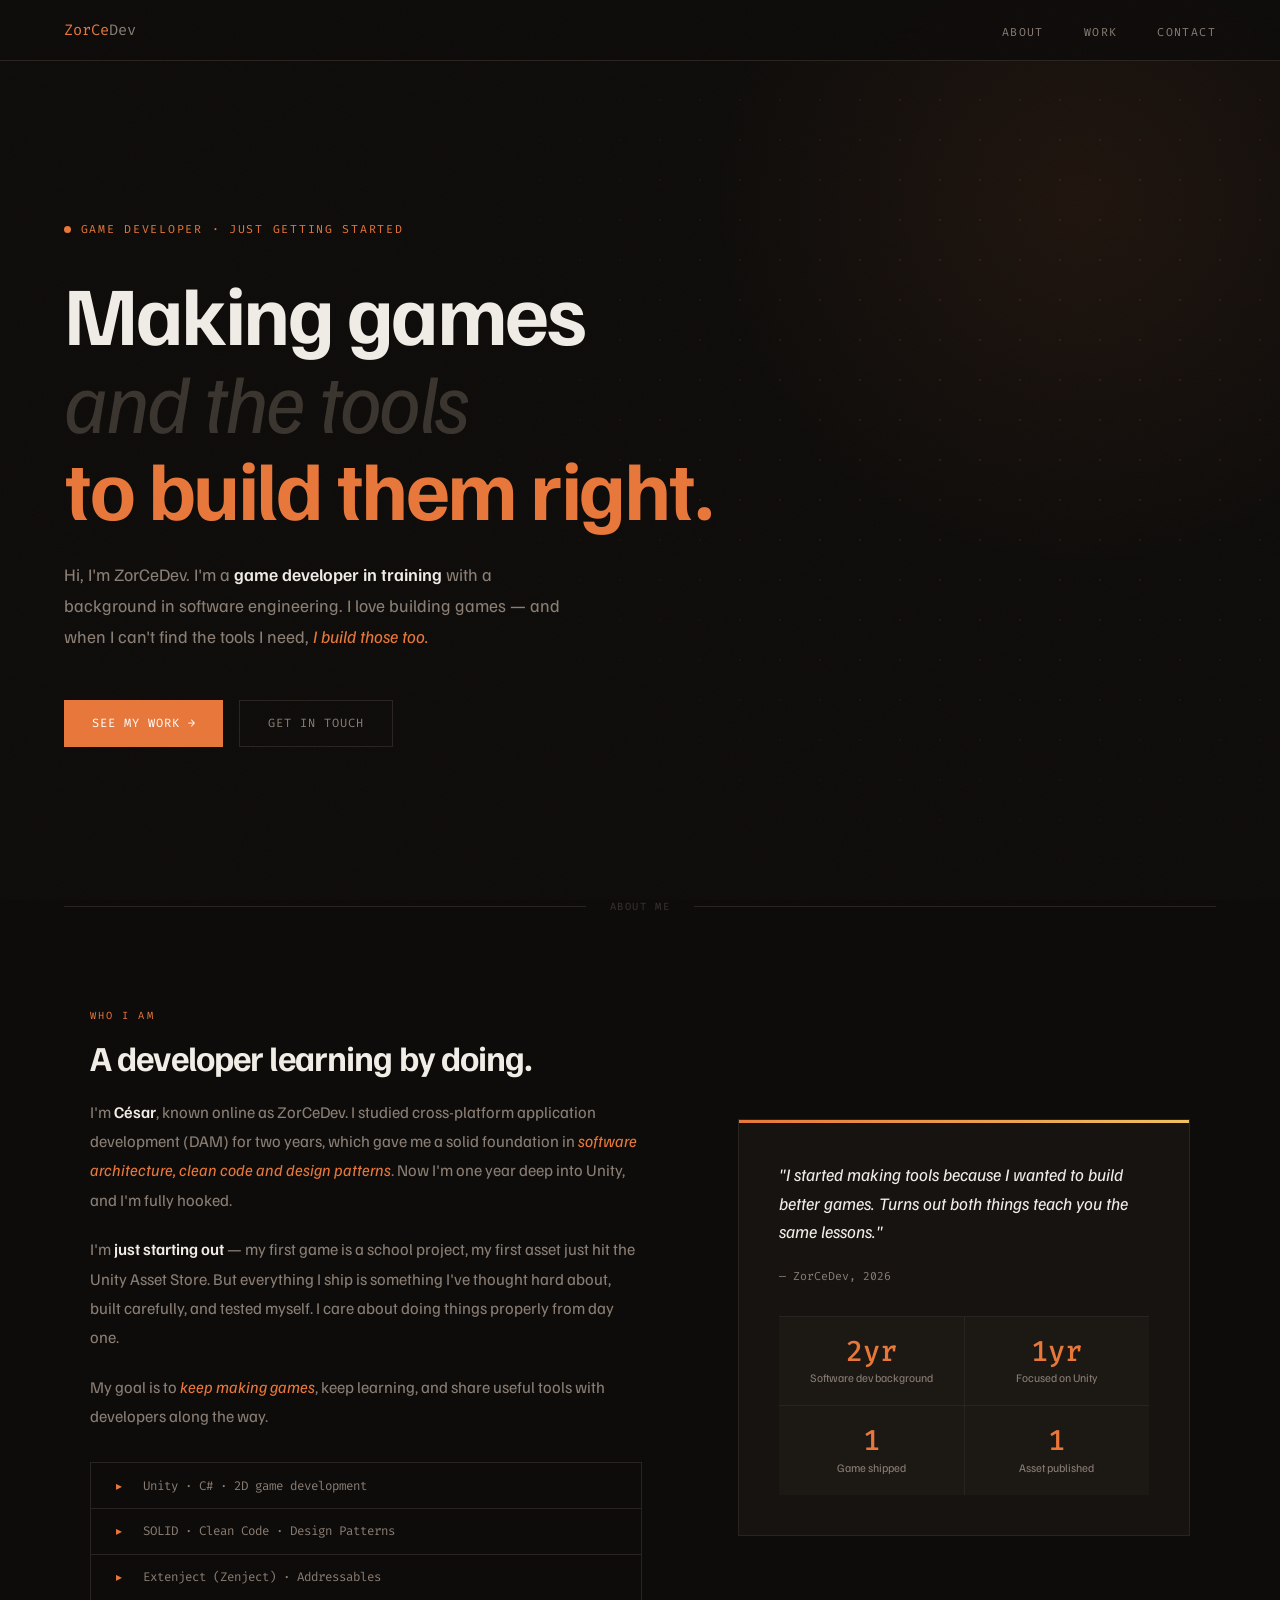
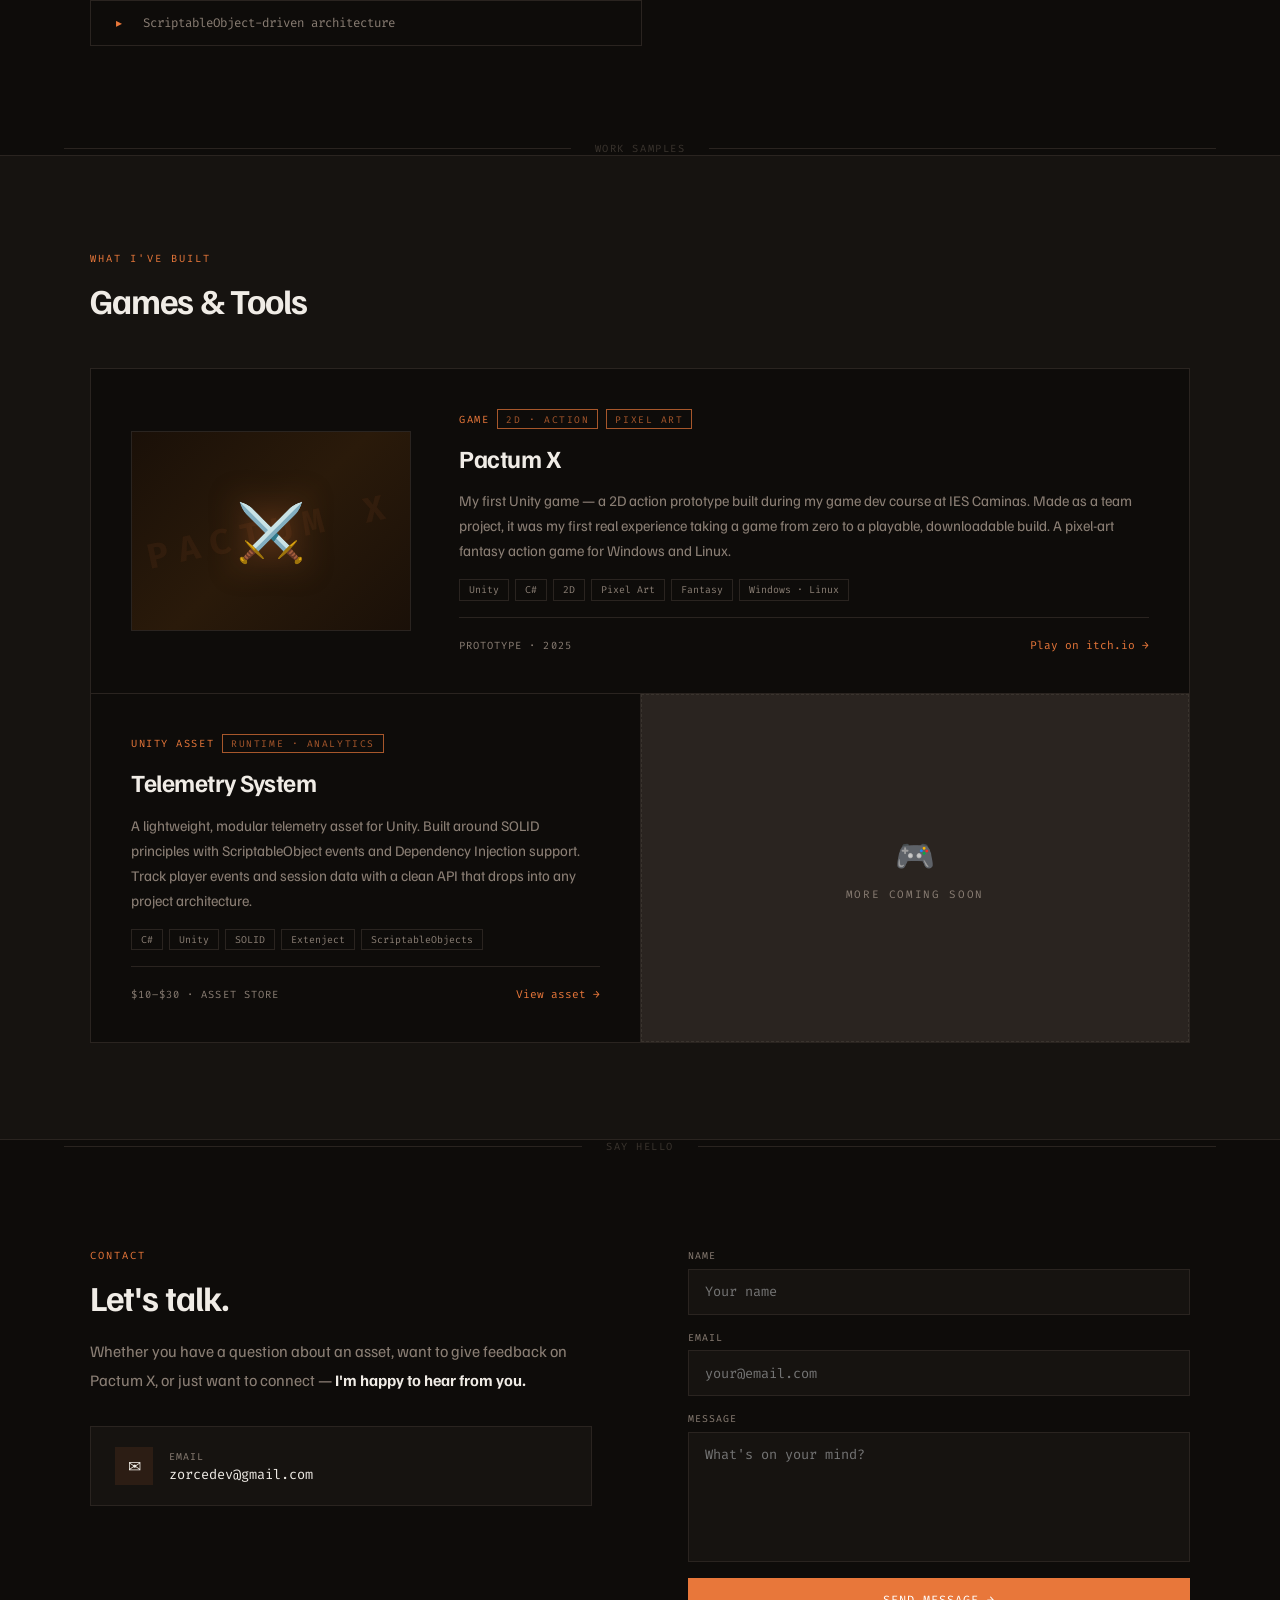
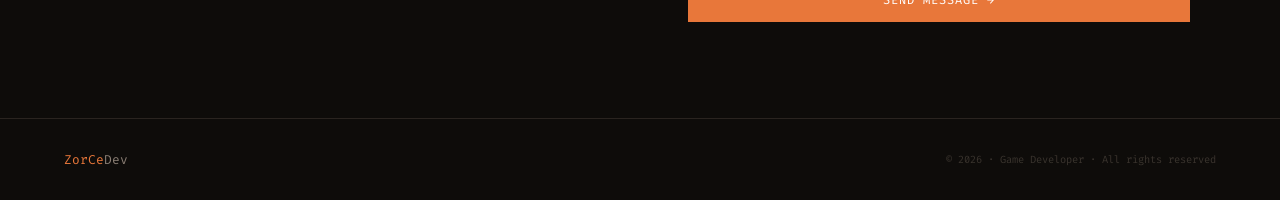
==== index.html @ 2a0be9b0 "Add files via upload" ====
<!DOCTYPE html>
<html lang="en">
<head>
<meta charset="UTF-8">
<meta name="viewport" content="width=device-width, initial-scale=1.0">
<title>ZorCeDev — Game Developer</title>
<link href="https://fonts.googleapis.com/css2?family=Familjen+Grotesk:ital,wght@0,400;0,600;0,700;1,400&family=Fira+Code:wght@400;500&display=swap" rel="stylesheet">
<style>
  :root {
    --bg:       #0e0c0a;
    --surface:  #161310;
    --surface2: #1c1814;
    --border:   #2a2420;
    --accent:   #e8773a;
    --accent2:  #c45a1e;
    --gold:     #f0c060;
    --text:     #f0ece6;
    --muted:    #8a7e74;
    --faint:    #3a342e;
    --sans:     'Familjen Grotesk', sans-serif;
    --mono:     'Fira Code', monospace;
  }

  *, *::before, *::after { box-sizing: border-box; margin: 0; padding: 0; }
  html { scroll-behavior: smooth; }

  body {
    background: var(--bg);
    color: var(--text);
    font-family: var(--sans);
    overflow-x: hidden;
  }

  body::after {
    content: '';
    position: fixed; inset: 0;
    pointer-events: none; z-index: 999; opacity: 0.025;
    background-image: url("data:image/svg+xml,%3Csvg xmlns='http://www.w3.org/2000/svg' width='300' height='300'%3E%3Cfilter id='n'%3E%3CfeTurbulence type='fractalNoise' baseFrequency='0.75' numOctaves='4' stitchTiles='stitch'/%3E%3C/filter%3E%3Crect width='300' height='300' filter='url(%23n)' opacity='1'/%3E%3C/svg%3E");
  }

  /* NAV */
  nav {
    position: fixed; top: 0; left: 0; right: 0; z-index: 100;
    display: flex; align-items: center; justify-content: space-between;
    padding: 1.25rem 4rem;
    border-bottom: 1px solid var(--border);
    background: rgba(14,12,10,0.9);
    backdrop-filter: blur(16px);
  }

  .logo { font-family: var(--mono); font-size: 0.95rem; color: var(--accent); text-decoration: none; }
  .logo em { color: var(--muted); font-style: normal; }
  .nav-links { display: flex; gap: 2.5rem; list-style: none; }
  .nav-links a { font-family: var(--mono); font-size: 0.72rem; color: var(--muted); text-decoration: none; letter-spacing: 0.12em; text-transform: uppercase; transition: color 0.2s; }
  .nav-links a:hover { color: var(--text); }

  /* HERO */
  .hero {
    min-height: 100vh; display: flex; align-items: center;
    padding: 9rem 4rem 5rem; position: relative; overflow: hidden;
  }

  .hero::before {
    content: ''; position: absolute;
    width: 800px; height: 800px; border-radius: 50%;
    background: radial-gradient(circle, rgba(232,119,58,0.08) 0%, transparent 65%);
    top: -200px; right: -200px; pointer-events: none;
  }

  .hero-dots {
    position: absolute; inset: 0;
    background-image: radial-gradient(circle, rgba(232,119,58,0.12) 1px, transparent 1px);
    background-size: 40px 40px;
    mask-image: radial-gradient(ellipse 60% 80% at 80% 40%, black 20%, transparent 80%);
    pointer-events: none;
  }

  .hero-inner { position: relative; max-width: 780px; }

  .hero-intro {
    display: inline-flex; align-items: center; gap: 0.6rem;
    font-family: var(--mono); font-size: 0.72rem; color: var(--accent);
    letter-spacing: 0.15em; text-transform: uppercase; margin-bottom: 2rem;
    animation: fadeUp 0.8s ease both;
  }

  .dot-live {
    width: 7px; height: 7px; border-radius: 50%;
    background: var(--accent); animation: blink 2.5s infinite;
  }

  .hero-title {
    font-size: clamp(2.8rem, 6.5vw, 5.5rem); font-weight: 700;
    line-height: 1.05; letter-spacing: -0.03em; margin-bottom: 1.75rem;
    animation: fadeUp 0.8s 0.1s ease both;
  }

  .hero-title .dim { color: var(--faint); font-style: italic; font-weight: 400; }
  .hero-title .hi { color: var(--accent); }

  .hero-sub {
    font-size: 1.1rem; color: var(--muted); line-height: 1.75;
    max-width: 520px; margin-bottom: 3rem;
    animation: fadeUp 0.8s 0.2s ease both;
  }

  .hero-sub strong { color: var(--text); font-weight: 600; }
  .hero-sub em { color: var(--accent); font-style: italic; }

  .hero-actions {
    display: flex; gap: 1rem; flex-wrap: wrap;
    animation: fadeUp 0.8s 0.3s ease both;
  }

  /* BUTTONS */
  .btn {
    display: inline-flex; align-items: center; gap: 0.5rem;
    font-family: var(--mono); font-size: 0.75rem;
    letter-spacing: 0.08em; text-transform: uppercase;
    text-decoration: none; border: none; cursor: pointer;
    padding: 0.9rem 1.75rem; transition: all 0.2s;
  }

  .btn-fill { background: var(--accent); color: #fff; }
  .btn-fill:hover { background: var(--text); color: var(--bg); transform: translateY(-2px); box-shadow: 0 8px 30px rgba(232,119,58,0.35); }
  .btn-outline { background: transparent; color: var(--muted); border: 1px solid var(--border); }
  .btn-outline:hover { border-color: var(--faint); color: var(--text); transform: translateY(-2px); }

  /* DIVIDER */
  .divider {
    display: flex; align-items: center; gap: 1.5rem; padding: 0 4rem;
  }
  .divider-line { flex: 1; height: 1px; background: var(--border); }
  .divider-label { font-family: var(--mono); font-size: 0.65rem; color: var(--faint); letter-spacing: 0.15em; text-transform: uppercase; white-space: nowrap; }

  /* SECTIONS */
  section { padding: 6rem 4rem; }
  .section-tag { font-family: var(--mono); font-size: 0.65rem; color: var(--accent); letter-spacing: 0.2em; text-transform: uppercase; margin-bottom: 1rem; }
  .section-title { font-size: 2.2rem; font-weight: 700; letter-spacing: -0.025em; line-height: 1.1; margin-bottom: 1.25rem; }

  /* ABOUT */
  .about-grid { max-width: 1100px; margin: 0 auto; display: grid; grid-template-columns: 1.1fr 0.9fr; gap: 6rem; align-items: center; }
  .about-text { color: var(--muted); line-height: 1.8; font-size: 1.02rem; margin-bottom: 1.25rem; }
  .about-text strong { color: var(--text); font-weight: 600; }
  .about-text em { color: var(--accent); font-style: italic; }

  .stack { margin-top: 2rem; border: 1px solid var(--border); }
  .stack-item {
    display: flex; align-items: center; gap: 1rem;
    padding: 0.9rem 1.25rem; border-bottom: 1px solid var(--border);
    font-family: var(--mono); font-size: 0.78rem; color: var(--muted);
    transition: background 0.2s, color 0.2s;
  }
  .stack-item:last-child { border-bottom: none; }
  .stack-item:hover { background: var(--surface2); color: var(--text); }
  .stack-icon { color: var(--accent); width: 1rem; text-align: center; }

  .about-card {
    background: var(--surface); border: 1px solid var(--border);
    padding: 2.5rem; position: relative; overflow: hidden;
  }
  .about-card::before {
    content: ''; position: absolute; top: 0; left: 0;
    width: 100%; height: 3px;
    background: linear-gradient(90deg, var(--accent), var(--gold));
  }
  .card-quote { font-size: 1.1rem; font-style: italic; color: var(--text); line-height: 1.6; margin-bottom: 1.5rem; }
  .card-meta { font-family: var(--mono); font-size: 0.72rem; color: var(--muted); }
  .card-stats { display: grid; grid-template-columns: 1fr 1fr; gap: 1px; background: var(--border); margin-top: 2rem; border-top: 1px solid var(--border); }
  .cstat { background: var(--surface2); padding: 1.25rem; text-align: center; }
  .cstat-n { font-family: var(--mono); font-size: 1.8rem; font-weight: 500; color: var(--accent); line-height: 1; }
  .cstat-l { font-size: 0.72rem; color: var(--muted); margin-top: 0.3rem; }

  /* WORK */
  .work { background: var(--surface); border-top: 1px solid var(--border); border-bottom: 1px solid var(--border); }
  .work-inner { max-width: 1100px; margin: 0 auto; }

  .work-grid {
    display: grid; grid-template-columns: 1fr 1fr;
    gap: 1px; background: var(--border);
    margin-top: 3rem; border: 1px solid var(--border);
  }

  .work-card {
    background: var(--bg); padding: 2.5rem;
    display: flex; flex-direction: column; gap: 1rem;
    transition: background 0.3s; position: relative; overflow: hidden;
  }
  .work-card:hover { background: var(--surface2); }
  .work-card::after { content: ''; position: absolute; bottom: 0; left: 0; width: 0; height: 2px; background: var(--accent); transition: width 0.4s ease; }
  .work-card:hover::after { width: 100%; }

  .work-type { font-family: var(--mono); font-size: 0.65rem; letter-spacing: 0.15em; text-transform: uppercase; color: var(--accent); display: flex; align-items: center; gap: 0.5rem; }
  .type-pill { display: inline-block; padding: 0.15rem 0.5rem; border: 1px solid currentColor; font-size: 0.6rem; opacity: 0.7; }
  .work-name { font-size: 1.55rem; font-weight: 700; letter-spacing: -0.02em; line-height: 1.1; }
  .work-desc { color: var(--muted); font-size: 0.92rem; line-height: 1.7; flex: 1; }
  .work-tags { display: flex; flex-wrap: wrap; gap: 0.4rem; }
  .tag { font-family: var(--mono); font-size: 0.62rem; padding: 0.2rem 0.55rem; border: 1px solid var(--border); color: var(--muted); }
  .work-footer { display: flex; align-items: center; justify-content: space-between; padding-top: 1.25rem; border-top: 1px solid var(--border); margin-top: auto; }
  .work-status { font-family: var(--mono); font-size: 0.65rem; color: var(--muted); letter-spacing: 0.1em; text-transform: uppercase; }
  .work-link { font-family: var(--mono); font-size: 0.7rem; color: var(--accent); text-decoration: none; display: flex; align-items: center; gap: 0.4rem; transition: gap 0.2s; }
  .work-link:hover { gap: 0.7rem; }

  .work-card.featured { grid-column: 1 / -1; flex-direction: row; gap: 3rem; align-items: center; }
  .work-card.featured .work-visual {
    width: 280px; flex-shrink: 0; height: 200px;
    background: linear-gradient(135deg, #1a1008 0%, #2a1a0a 50%, #1a1008 100%);
    display: flex; align-items: center; justify-content: center;
    border: 1px solid var(--border); position: relative; overflow: hidden;
  }
  .work-card.featured .work-visual::before {
    content: 'PACTUM X'; position: absolute;
    font-family: var(--mono); letter-spacing: 0.3em;
    color: rgba(232,119,58,0.07);
    font-weight: 700; white-space: nowrap; font-size: 2.2rem;
    transform: rotate(-12deg);
  }
  .pixel-sword { position: relative; z-index: 1; font-size: 3.5rem; filter: drop-shadow(0 0 16px rgba(232,119,58,0.5)); }
  .work-card.featured .work-body { flex: 1; display: flex; flex-direction: column; gap: 1rem; }

  .more-card {
    background: transparent; border: 1px dashed var(--faint);
    display: flex; flex-direction: column; align-items: center;
    justify-content: center; gap: 0.75rem; padding: 3rem;
    text-align: center; opacity: 0.45;
  }
  .more-card-label { font-family: var(--mono); font-size: 0.68rem; color: var(--muted); letter-spacing: 0.15em; text-transform: uppercase; }

  /* CONTACT */
  .contact-inner { max-width: 1100px; margin: 0 auto; display: grid; grid-template-columns: 1fr 1fr; gap: 6rem; align-items: start; }
  .contact-text { color: var(--muted); line-height: 1.8; font-size: 1rem; margin-bottom: 2rem; }
  .contact-text strong { color: var(--text); }

  .email-block { display: flex; align-items: center; gap: 1rem; padding: 1.25rem 1.5rem; background: var(--surface); border: 1px solid var(--border); transition: border-color 0.3s; }
  .email-block:hover { border-color: var(--accent); }
  .email-icon { width: 38px; height: 38px; background: rgba(232,119,58,0.1); display: flex; align-items: center; justify-content: center; flex-shrink: 0; }
  .email-label { font-family: var(--mono); font-size: 0.62rem; color: var(--muted); text-transform: uppercase; letter-spacing: 0.1em; margin-bottom: 0.2rem; }
  .email-value { font-family: var(--mono); font-size: 0.85rem; color: var(--text); }

  .form { display: flex; flex-direction: column; gap: 1rem; }
  .field { display: flex; flex-direction: column; gap: 0.4rem; }
  .field label { font-family: var(--mono); font-size: 0.62rem; color: var(--muted); text-transform: uppercase; letter-spacing: 0.1em; }
  .field input, .field textarea { background: var(--surface); border: 1px solid var(--border); color: var(--text); font-family: var(--mono); font-size: 0.85rem; padding: 0.85rem 1rem; outline: none; resize: none; transition: border-color 0.2s; }
  .field input:focus, .field textarea:focus { border-color: rgba(232,119,58,0.5); box-shadow: 0 0 0 3px rgba(232,119,58,0.06); }
  .field textarea { min-height: 130px; }

  /* FOOTER */
  footer { border-top: 1px solid var(--border); padding: 2rem 4rem; display: flex; align-items: center; justify-content: space-between; }
  .footer-brand { font-family: var(--mono); font-size: 0.8rem; color: var(--muted); }
  .footer-brand span { color: var(--accent); }
  .footer-note { font-family: var(--mono); font-size: 0.65rem; color: var(--faint); }

  /* ANIMATIONS */
  @keyframes fadeUp { from { opacity: 0; transform: translateY(20px); } to { opacity: 1; transform: translateY(0); } }
  @keyframes blink { 0%, 100% { opacity: 1; } 50% { opacity: 0.2; } }

  .reveal { opacity: 0; transform: translateY(20px); transition: opacity 0.65s ease, transform 0.65s ease; }
  .reveal.visible { opacity: 1; transform: translateY(0); }

  /* RESPONSIVE */
  @media (max-width: 820px) {
    nav { padding: 1rem 1.5rem; }
    .nav-links { display: none; }
    section { padding: 4rem 1.5rem; }
    .hero { padding: 7rem 1.5rem 4rem; }
    .divider { padding: 0 1.5rem; }
    .about-grid { grid-template-columns: 1fr; gap: 2.5rem; }
    .work-grid { grid-template-columns: 1fr; }
    .work-card.featured { flex-direction: column; gap: 1.5rem; }
    .work-card.featured .work-visual { width: 100%; }
    .contact-inner { grid-template-columns: 1fr; gap: 3rem; }
    footer { flex-direction: column; gap: 0.5rem; text-align: center; }
  }
</style>
</head>
<body>

<nav>
  <a class="logo" href="#">ZorCe<em>Dev</em></a>
  <ul class="nav-links">
    <li><a href="#about">About</a></li>
    <li><a href="#work">Work</a></li>
    <li><a href="#contact">Contact</a></li>
  </ul>
</nav>

<!-- HERO -->
<section class="hero">
  <div class="hero-dots"></div>
  <div class="hero-inner">
    <div class="hero-intro">
      <div class="dot-live"></div>
      Game Developer · Just getting started
    </div>
    <h1 class="hero-title">
      Making games<br>
      <span class="dim">and the tools</span><br>
      <span class="hi">to build them right.</span>
    </h1>
    <p class="hero-sub">
      Hi, I'm ZorCeDev. I'm a <strong>game developer in training</strong> with a background in software engineering. I love building games — and when I can't find the tools I need, <em>I build those too.</em>
    </p>
    <div class="hero-actions">
      <a href="#work" class="btn btn-fill">See My Work →</a>
      <a href="#contact" class="btn btn-outline">Get in Touch</a>
    </div>
  </div>
</section>

<div class="divider"><div class="divider-line"></div><div class="divider-label">About me</div><div class="divider-line"></div></div>

<!-- ABOUT -->
<section id="about">
  <div class="about-grid">
    <div class="reveal">
      <div class="section-tag">Who I am</div>
      <h2 class="section-title">A developer learning by doing.</h2>
      <p class="about-text">
        I'm <strong>César</strong>, known online as ZorCeDev. I studied cross-platform application development (DAM) for two years, which gave me a solid foundation in <em>software architecture, clean code and design patterns</em>. Now I'm one year deep into Unity, and I'm fully hooked.
      </p>
      <p class="about-text">
        I'm <strong>just starting out</strong> — my first game is a school project, my first asset just hit the Unity Asset Store. But everything I ship is something I've thought hard about, built carefully, and tested myself. I care about doing things properly from day one.
      </p>
      <p class="about-text">
        My goal is to <em>keep making games</em>, keep learning, and share useful tools with developers along the way.
      </p>
      <div class="stack">
        <div class="stack-item"><span class="stack-icon">▸</span> Unity · C# · 2D game development</div>
        <div class="stack-item"><span class="stack-icon">▸</span> SOLID · Clean Code · Design Patterns</div>
        <div class="stack-item"><span class="stack-icon">▸</span> Extenject (Zenject) · Addressables</div>
        <div class="stack-item"><span class="stack-icon">▸</span> ScriptableObject-driven architecture</div>
      </div>
    </div>
    <div class="reveal">
      <div class="about-card">
        <p class="card-quote">"I started making tools because I wanted to build better games. Turns out both things teach you the same lessons."</p>
        <div class="card-meta">— ZorCeDev, 2026</div>
        <div class="card-stats">
          <div class="cstat"><div class="cstat-n">2yr</div><div class="cstat-l">Software dev background</div></div>
          <div class="cstat"><div class="cstat-n">1yr</div><div class="cstat-l">Focused on Unity</div></div>
          <div class="cstat"><div class="cstat-n">1</div><div class="cstat-l">Game shipped</div></div>
          <div class="cstat"><div class="cstat-n">1</div><div class="cstat-l">Asset published</div></div>
        </div>
      </div>
    </div>
  </div>
</section>

<div class="divider"><div class="divider-line"></div><div class="divider-label">Work samples</div><div class="divider-line"></div></div>

<!-- WORK -->
<section class="work" id="work">
  <div class="work-inner">
    <div class="reveal">
      <div class="section-tag">What I've built</div>
      <h2 class="section-title">Games & Tools</h2>
    </div>
    <div class="work-grid">

      <!-- Pactum X -->
      <div class="work-card featured reveal">
        <div class="work-visual">
          <div class="pixel-sword">⚔️</div>
        </div>
        <div class="work-body">
          <div class="work-type">Game <span class="type-pill">2D · Action</span><span class="type-pill">Pixel Art</span></div>
          <h3 class="work-name">Pactum X</h3>
          <p class="work-desc">My first Unity game — a 2D action prototype built during my game dev course at IES Caminas. Made as a team project, it was my first real experience taking a game from zero to a playable, downloadable build. A pixel-art fantasy action game for Windows and Linux.</p>
          <div class="work-tags">
            <span class="tag">Unity</span><span class="tag">C#</span><span class="tag">2D</span><span class="tag">Pixel Art</span><span class="tag">Fantasy</span><span class="tag">Windows · Linux</span>
          </div>
          <div class="work-footer">
            <div class="work-status">Prototype · 2025</div>
            <a href="https://chinwenwencha.itch.io/pactum-x" target="_blank" class="work-link">Play on itch.io →</a>
          </div>
        </div>
      </div>

      <!-- TelemetrySystem -->
      <div class="work-card reveal">
        <div class="work-type">Unity Asset <span class="type-pill">Runtime · Analytics</span></div>
        <h3 class="work-name">Telemetry System</h3>
        <p class="work-desc">A lightweight, modular telemetry asset for Unity. Built around SOLID principles with ScriptableObject events and Dependency Injection support. Track player events and session data with a clean API that drops into any project architecture.</p>
        <div class="work-tags">
          <span class="tag">C#</span><span class="tag">Unity</span><span class="tag">SOLID</span><span class="tag">Extenject</span><span class="tag">ScriptableObjects</span>
        </div>
        <div class="work-footer">
          <div class="work-status">$10–$30 · Asset Store</div>
          <a href="#" target="_blank" class="work-link">View asset →</a>
        </div>
      </div>

      <!-- More coming -->
      <div class="more-card reveal">
        <div style="font-size:2rem;">🎮</div>
        <div class="more-card-label">More coming soon</div>
      </div>

    </div>
  </div>
</section>

<div class="divider"><div class="divider-line"></div><div class="divider-label">Say hello</div><div class="divider-line"></div></div>

<!-- CONTACT -->
<section id="contact">
  <div class="contact-inner">
    <div class="reveal">
      <div class="section-tag">Contact</div>
      <h2 class="section-title">Let's talk.</h2>
      <p class="contact-text">Whether you have a question about an asset, want to give feedback on Pactum X, or just want to connect — <strong>I'm happy to hear from you.</strong></p>
      <div class="email-block">
        <div class="email-icon">✉</div>
        <div>
          <div class="email-label">Email</div>
          <div class="email-value">zorcedev@gmail.com</div>
        </div>
      </div>
    </div>
    <form class="form reveal" onsubmit="handleSubmit(event)">
      <div class="field"><label>Name</label><input type="text" placeholder="Your name" required></div>
      <div class="field"><label>Email</label><input type="email" placeholder="your@email.com" required></div>
      <div class="field"><label>Message</label><textarea placeholder="What's on your mind?" required></textarea></div>
      <button type="submit" class="btn btn-fill" style="justify-content:center;width:100%;">Send Message →</button>
    </form>
  </div>
</section>

<footer>
  <div class="footer-brand"><span>ZorCe</span>Dev</div>
  <div class="footer-note">© 2026 · Game Developer · All rights reserved</div>
</footer>

<script>
  const observer = new IntersectionObserver((entries) => {
    entries.forEach((e, i) => {
      if (e.isIntersecting) {
        setTimeout(() => e.target.classList.add('visible'), i * 80);
        observer.unobserve(e.target);
      }
    });
  }, { threshold: 0.08 });

  document.querySelectorAll('.reveal').forEach(el => observer.observe(el));

  function handleSubmit(e) {
    e.preventDefault();
    const btn = e.target.querySelector('button[type="submit"]');
    btn.textContent = 'Sent ✓';
    btn.style.background = '#5a9a5a';
    btn.disabled = true;
    setTimeout(() => {
      btn.textContent = 'Send Message →';
      btn.style.background = '';
      btn.disabled = false;
      e.target.reset();
    }, 3000);
  }
</script>
</body>
</html>
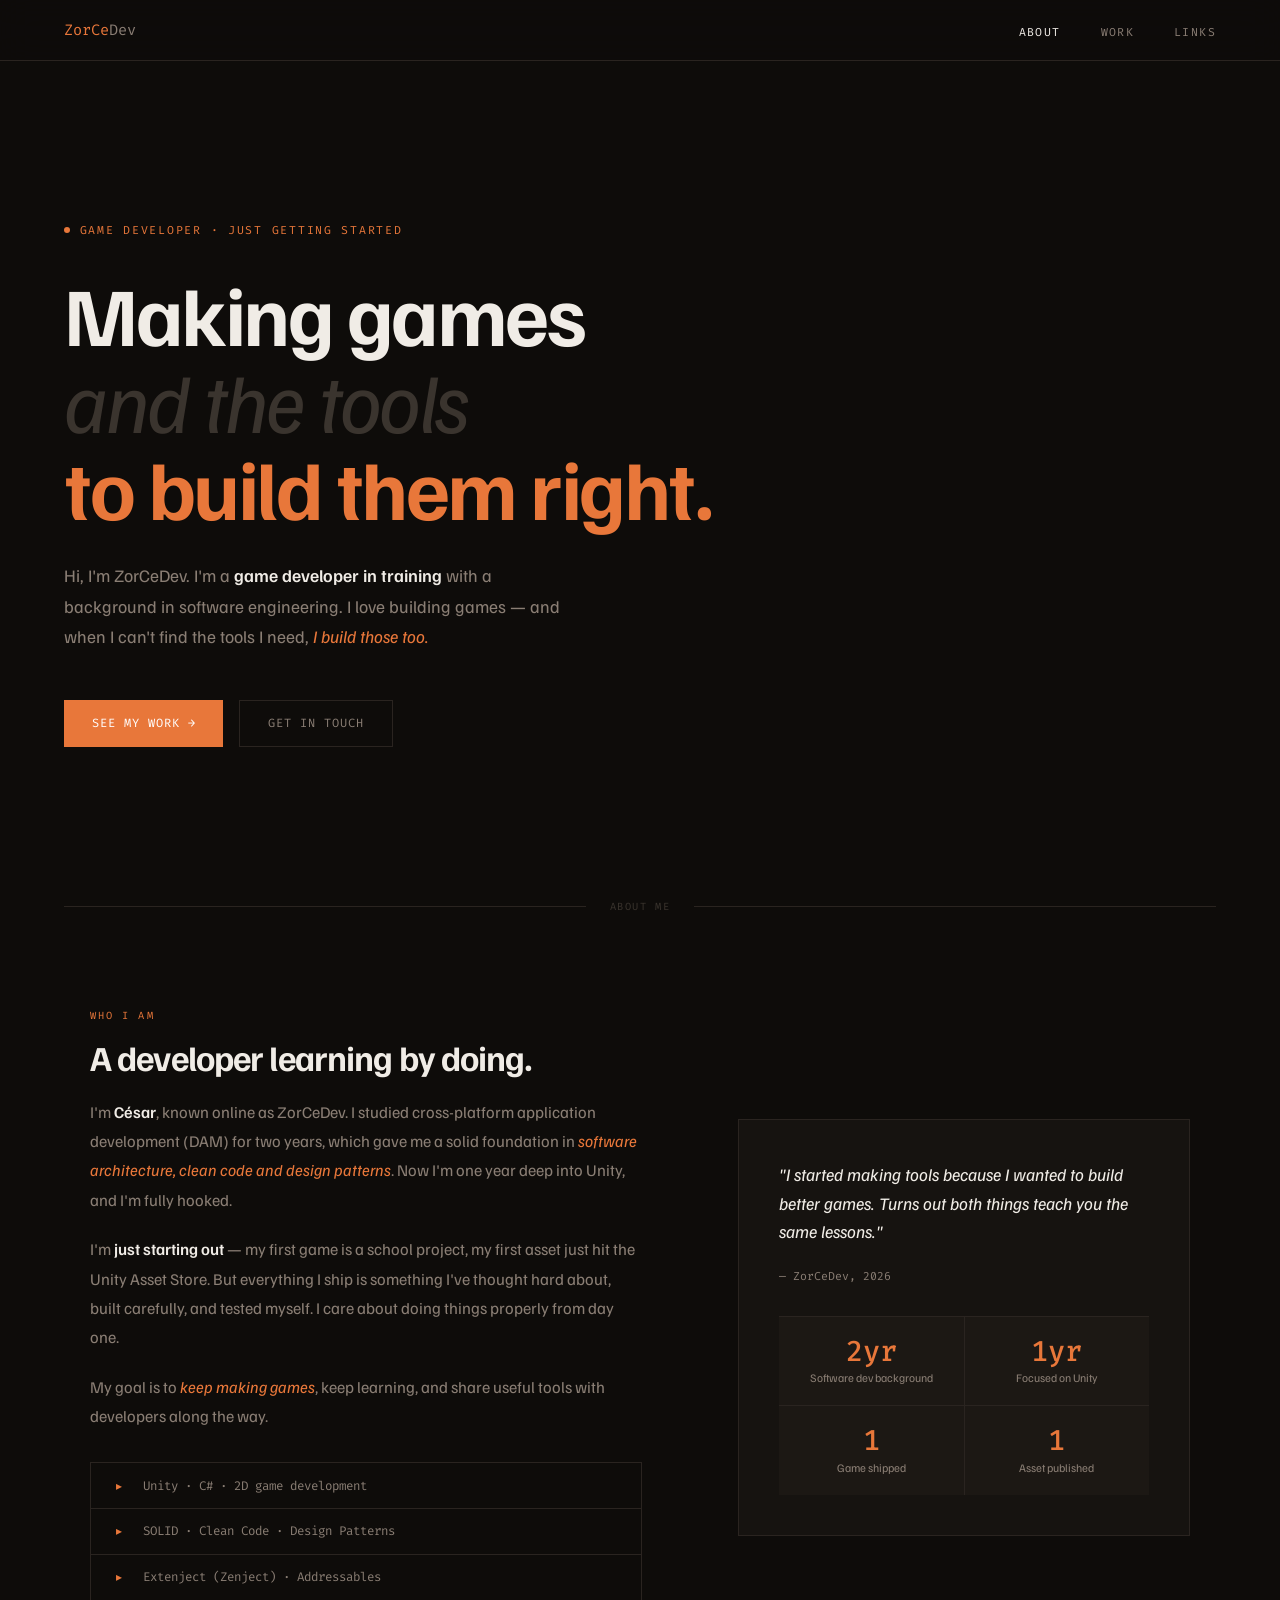
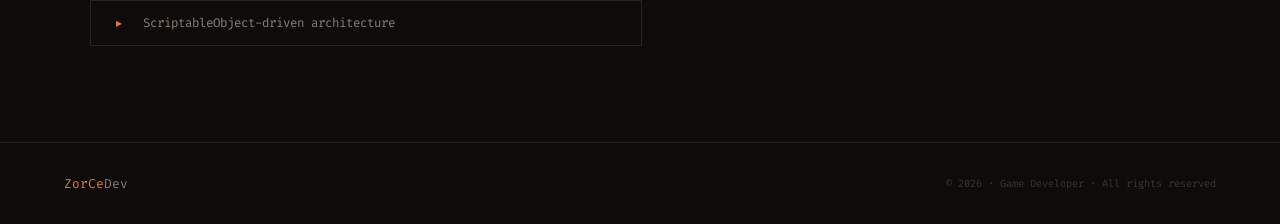
==== commit 894ba3d1: "Updated" ====
--- a/index.html
+++ b/index.html
@@ -5,288 +5,21 @@
 <meta name="viewport" content="width=device-width, initial-scale=1.0">
 <title>ZorCeDev — Game Developer</title>
 <link href="https://fonts.googleapis.com/css2?family=Familjen+Grotesk:ital,wght@0,400;0,600;0,700;1,400&family=Fira+Code:wght@400;500&display=swap" rel="stylesheet">
-<style>
-  :root {
-    --bg:       #0e0c0a;
-    --surface:  #161310;
-    --surface2: #1c1814;
-    --border:   #2a2420;
-    --accent:   #e8773a;
-    --accent2:  #c45a1e;
-    --gold:     #f0c060;
-    --text:     #f0ece6;
-    --muted:    #8a7e74;
-    --faint:    #3a342e;
-    --sans:     'Familjen Grotesk', sans-serif;
-    --mono:     'Fira Code', monospace;
-  }
-
-  *, *::before, *::after { box-sizing: border-box; margin: 0; padding: 0; }
-  html { scroll-behavior: smooth; }
-
-  body {
-    background: var(--bg);
-    color: var(--text);
-    font-family: var(--sans);
-    overflow-x: hidden;
-  }
-
-  body::after {
-    content: '';
-    position: fixed; inset: 0;
-    pointer-events: none; z-index: 999; opacity: 0.025;
-    background-image: url("data:image/svg+xml,%3Csvg xmlns='http://www.w3.org/2000/svg' width='300' height='300'%3E%3Cfilter id='n'%3E%3CfeTurbulence type='fractalNoise' baseFrequency='0.75' numOctaves='4' stitchTiles='stitch'/%3E%3C/filter%3E%3Crect width='300' height='300' filter='url(%23n)' opacity='1'/%3E%3C/svg%3E");
-  }
-
-  /* NAV */
-  nav {
-    position: fixed; top: 0; left: 0; right: 0; z-index: 100;
-    display: flex; align-items: center; justify-content: space-between;
-    padding: 1.25rem 4rem;
-    border-bottom: 1px solid var(--border);
-    background: rgba(14,12,10,0.9);
-    backdrop-filter: blur(16px);
-  }
-
-  .logo { font-family: var(--mono); font-size: 0.95rem; color: var(--accent); text-decoration: none; }
-  .logo em { color: var(--muted); font-style: normal; }
-  .nav-links { display: flex; gap: 2.5rem; list-style: none; }
-  .nav-links a { font-family: var(--mono); font-size: 0.72rem; color: var(--muted); text-decoration: none; letter-spacing: 0.12em; text-transform: uppercase; transition: color 0.2s; }
-  .nav-links a:hover { color: var(--text); }
-
-  /* HERO */
-  .hero {
-    min-height: 100vh; display: flex; align-items: center;
-    padding: 9rem 4rem 5rem; position: relative; overflow: hidden;
-  }
-
-  .hero::before {
-    content: ''; position: absolute;
-    width: 800px; height: 800px; border-radius: 50%;
-    background: radial-gradient(circle, rgba(232,119,58,0.08) 0%, transparent 65%);
-    top: -200px; right: -200px; pointer-events: none;
-  }
-
-  .hero-dots {
-    position: absolute; inset: 0;
-    background-image: radial-gradient(circle, rgba(232,119,58,0.12) 1px, transparent 1px);
-    background-size: 40px 40px;
-    mask-image: radial-gradient(ellipse 60% 80% at 80% 40%, black 20%, transparent 80%);
-    pointer-events: none;
-  }
-
-  .hero-inner { position: relative; max-width: 780px; }
-
-  .hero-intro {
-    display: inline-flex; align-items: center; gap: 0.6rem;
-    font-family: var(--mono); font-size: 0.72rem; color: var(--accent);
-    letter-spacing: 0.15em; text-transform: uppercase; margin-bottom: 2rem;
-    animation: fadeUp 0.8s ease both;
-  }
-
-  .dot-live {
-    width: 7px; height: 7px; border-radius: 50%;
-    background: var(--accent); animation: blink 2.5s infinite;
-  }
-
-  .hero-title {
-    font-size: clamp(2.8rem, 6.5vw, 5.5rem); font-weight: 700;
-    line-height: 1.05; letter-spacing: -0.03em; margin-bottom: 1.75rem;
-    animation: fadeUp 0.8s 0.1s ease both;
-  }
-
-  .hero-title .dim { color: var(--faint); font-style: italic; font-weight: 400; }
-  .hero-title .hi { color: var(--accent); }
-
-  .hero-sub {
-    font-size: 1.1rem; color: var(--muted); line-height: 1.75;
-    max-width: 520px; margin-bottom: 3rem;
-    animation: fadeUp 0.8s 0.2s ease both;
-  }
-
-  .hero-sub strong { color: var(--text); font-weight: 600; }
-  .hero-sub em { color: var(--accent); font-style: italic; }
-
-  .hero-actions {
-    display: flex; gap: 1rem; flex-wrap: wrap;
-    animation: fadeUp 0.8s 0.3s ease both;
-  }
-
-  /* BUTTONS */
-  .btn {
-    display: inline-flex; align-items: center; gap: 0.5rem;
-    font-family: var(--mono); font-size: 0.75rem;
-    letter-spacing: 0.08em; text-transform: uppercase;
-    text-decoration: none; border: none; cursor: pointer;
-    padding: 0.9rem 1.75rem; transition: all 0.2s;
-  }
-
-  .btn-fill { background: var(--accent); color: #fff; }
-  .btn-fill:hover { background: var(--text); color: var(--bg); transform: translateY(-2px); box-shadow: 0 8px 30px rgba(232,119,58,0.35); }
-  .btn-outline { background: transparent; color: var(--muted); border: 1px solid var(--border); }
-  .btn-outline:hover { border-color: var(--faint); color: var(--text); transform: translateY(-2px); }
-
-  /* DIVIDER */
-  .divider {
-    display: flex; align-items: center; gap: 1.5rem; padding: 0 4rem;
-  }
-  .divider-line { flex: 1; height: 1px; background: var(--border); }
-  .divider-label { font-family: var(--mono); font-size: 0.65rem; color: var(--faint); letter-spacing: 0.15em; text-transform: uppercase; white-space: nowrap; }
-
-  /* SECTIONS */
-  section { padding: 6rem 4rem; }
-  .section-tag { font-family: var(--mono); font-size: 0.65rem; color: var(--accent); letter-spacing: 0.2em; text-transform: uppercase; margin-bottom: 1rem; }
-  .section-title { font-size: 2.2rem; font-weight: 700; letter-spacing: -0.025em; line-height: 1.1; margin-bottom: 1.25rem; }
-
-  /* ABOUT */
-  .about-grid { max-width: 1100px; margin: 0 auto; display: grid; grid-template-columns: 1.1fr 0.9fr; gap: 6rem; align-items: center; }
-  .about-text { color: var(--muted); line-height: 1.8; font-size: 1.02rem; margin-bottom: 1.25rem; }
-  .about-text strong { color: var(--text); font-weight: 600; }
-  .about-text em { color: var(--accent); font-style: italic; }
-
-  .stack { margin-top: 2rem; border: 1px solid var(--border); }
-  .stack-item {
-    display: flex; align-items: center; gap: 1rem;
-    padding: 0.9rem 1.25rem; border-bottom: 1px solid var(--border);
-    font-family: var(--mono); font-size: 0.78rem; color: var(--muted);
-    transition: background 0.2s, color 0.2s;
-  }
-  .stack-item:last-child { border-bottom: none; }
-  .stack-item:hover { background: var(--surface2); color: var(--text); }
-  .stack-icon { color: var(--accent); width: 1rem; text-align: center; }
-
-  .about-card {
-    background: var(--surface); border: 1px solid var(--border);
-    padding: 2.5rem; position: relative; overflow: hidden;
-  }
-  .about-card::before {
-    content: ''; position: absolute; top: 0; left: 0;
-    width: 100%; height: 3px;
-    background: linear-gradient(90deg, var(--accent), var(--gold));
-  }
-  .card-quote { font-size: 1.1rem; font-style: italic; color: var(--text); line-height: 1.6; margin-bottom: 1.5rem; }
-  .card-meta { font-family: var(--mono); font-size: 0.72rem; color: var(--muted); }
-  .card-stats { display: grid; grid-template-columns: 1fr 1fr; gap: 1px; background: var(--border); margin-top: 2rem; border-top: 1px solid var(--border); }
-  .cstat { background: var(--surface2); padding: 1.25rem; text-align: center; }
-  .cstat-n { font-family: var(--mono); font-size: 1.8rem; font-weight: 500; color: var(--accent); line-height: 1; }
-  .cstat-l { font-size: 0.72rem; color: var(--muted); margin-top: 0.3rem; }
-
-  /* WORK */
-  .work { background: var(--surface); border-top: 1px solid var(--border); border-bottom: 1px solid var(--border); }
-  .work-inner { max-width: 1100px; margin: 0 auto; }
-
-  .work-grid {
-    display: grid; grid-template-columns: 1fr 1fr;
-    gap: 1px; background: var(--border);
-    margin-top: 3rem; border: 1px solid var(--border);
-  }
-
-  .work-card {
-    background: var(--bg); padding: 2.5rem;
-    display: flex; flex-direction: column; gap: 1rem;
-    transition: background 0.3s; position: relative; overflow: hidden;
-  }
-  .work-card:hover { background: var(--surface2); }
-  .work-card::after { content: ''; position: absolute; bottom: 0; left: 0; width: 0; height: 2px; background: var(--accent); transition: width 0.4s ease; }
-  .work-card:hover::after { width: 100%; }
-
-  .work-type { font-family: var(--mono); font-size: 0.65rem; letter-spacing: 0.15em; text-transform: uppercase; color: var(--accent); display: flex; align-items: center; gap: 0.5rem; }
-  .type-pill { display: inline-block; padding: 0.15rem 0.5rem; border: 1px solid currentColor; font-size: 0.6rem; opacity: 0.7; }
-  .work-name { font-size: 1.55rem; font-weight: 700; letter-spacing: -0.02em; line-height: 1.1; }
-  .work-desc { color: var(--muted); font-size: 0.92rem; line-height: 1.7; flex: 1; }
-  .work-tags { display: flex; flex-wrap: wrap; gap: 0.4rem; }
-  .tag { font-family: var(--mono); font-size: 0.62rem; padding: 0.2rem 0.55rem; border: 1px solid var(--border); color: var(--muted); }
-  .work-footer { display: flex; align-items: center; justify-content: space-between; padding-top: 1.25rem; border-top: 1px solid var(--border); margin-top: auto; }
-  .work-status { font-family: var(--mono); font-size: 0.65rem; color: var(--muted); letter-spacing: 0.1em; text-transform: uppercase; }
-  .work-link { font-family: var(--mono); font-size: 0.7rem; color: var(--accent); text-decoration: none; display: flex; align-items: center; gap: 0.4rem; transition: gap 0.2s; }
-  .work-link:hover { gap: 0.7rem; }
-
-  .work-card.featured { grid-column: 1 / -1; flex-direction: row; gap: 3rem; align-items: center; }
-  .work-card.featured .work-visual {
-    width: 280px; flex-shrink: 0; height: 200px;
-    background: linear-gradient(135deg, #1a1008 0%, #2a1a0a 50%, #1a1008 100%);
-    display: flex; align-items: center; justify-content: center;
-    border: 1px solid var(--border); position: relative; overflow: hidden;
-  }
-  .work-card.featured .work-visual::before {
-    content: 'PACTUM X'; position: absolute;
-    font-family: var(--mono); letter-spacing: 0.3em;
-    color: rgba(232,119,58,0.07);
-    font-weight: 700; white-space: nowrap; font-size: 2.2rem;
-    transform: rotate(-12deg);
-  }
-  .pixel-sword { position: relative; z-index: 1; font-size: 3.5rem; filter: drop-shadow(0 0 16px rgba(232,119,58,0.5)); }
-  .work-card.featured .work-body { flex: 1; display: flex; flex-direction: column; gap: 1rem; }
-
-  .more-card {
-    background: transparent; border: 1px dashed var(--faint);
-    display: flex; flex-direction: column; align-items: center;
-    justify-content: center; gap: 0.75rem; padding: 3rem;
-    text-align: center; opacity: 0.45;
-  }
-  .more-card-label { font-family: var(--mono); font-size: 0.68rem; color: var(--muted); letter-spacing: 0.15em; text-transform: uppercase; }
-
-  /* CONTACT */
-  .contact-inner { max-width: 1100px; margin: 0 auto; display: grid; grid-template-columns: 1fr 1fr; gap: 6rem; align-items: start; }
-  .contact-text { color: var(--muted); line-height: 1.8; font-size: 1rem; margin-bottom: 2rem; }
-  .contact-text strong { color: var(--text); }
-
-  .email-block { display: flex; align-items: center; gap: 1rem; padding: 1.25rem 1.5rem; background: var(--surface); border: 1px solid var(--border); transition: border-color 0.3s; }
-  .email-block:hover { border-color: var(--accent); }
-  .email-icon { width: 38px; height: 38px; background: rgba(232,119,58,0.1); display: flex; align-items: center; justify-content: center; flex-shrink: 0; }
-  .email-label { font-family: var(--mono); font-size: 0.62rem; color: var(--muted); text-transform: uppercase; letter-spacing: 0.1em; margin-bottom: 0.2rem; }
-  .email-value { font-family: var(--mono); font-size: 0.85rem; color: var(--text); }
-
-  .form { display: flex; flex-direction: column; gap: 1rem; }
-  .field { display: flex; flex-direction: column; gap: 0.4rem; }
-  .field label { font-family: var(--mono); font-size: 0.62rem; color: var(--muted); text-transform: uppercase; letter-spacing: 0.1em; }
-  .field input, .field textarea { background: var(--surface); border: 1px solid var(--border); color: var(--text); font-family: var(--mono); font-size: 0.85rem; padding: 0.85rem 1rem; outline: none; resize: none; transition: border-color 0.2s; }
-  .field input:focus, .field textarea:focus { border-color: rgba(232,119,58,0.5); box-shadow: 0 0 0 3px rgba(232,119,58,0.06); }
-  .field textarea { min-height: 130px; }
-
-  /* FOOTER */
-  footer { border-top: 1px solid var(--border); padding: 2rem 4rem; display: flex; align-items: center; justify-content: space-between; }
-  .footer-brand { font-family: var(--mono); font-size: 0.8rem; color: var(--muted); }
-  .footer-brand span { color: var(--accent); }
-  .footer-note { font-family: var(--mono); font-size: 0.65rem; color: var(--faint); }
-
-  /* ANIMATIONS */
-  @keyframes fadeUp { from { opacity: 0; transform: translateY(20px); } to { opacity: 1; transform: translateY(0); } }
-  @keyframes blink { 0%, 100% { opacity: 1; } 50% { opacity: 0.2; } }
-
-  .reveal { opacity: 0; transform: translateY(20px); transition: opacity 0.65s ease, transform 0.65s ease; }
-  .reveal.visible { opacity: 1; transform: translateY(0); }
-
-  /* RESPONSIVE */
-  @media (max-width: 820px) {
-    nav { padding: 1rem 1.5rem; }
-    .nav-links { display: none; }
-    section { padding: 4rem 1.5rem; }
-    .hero { padding: 7rem 1.5rem 4rem; }
-    .divider { padding: 0 1.5rem; }
-    .about-grid { grid-template-columns: 1fr; gap: 2.5rem; }
-    .work-grid { grid-template-columns: 1fr; }
-    .work-card.featured { flex-direction: column; gap: 1.5rem; }
-    .work-card.featured .work-visual { width: 100%; }
-    .contact-inner { grid-template-columns: 1fr; gap: 3rem; }
-    footer { flex-direction: column; gap: 0.5rem; text-align: center; }
-  }
-</style>
+<link rel="stylesheet" href="style.css">
 </head>
 <body>
 
 <nav>
-  <a class="logo" href="#">ZorCe<em>Dev</em></a>
+  <a class="logo" href="index.html">ZorCe<em>Dev</em></a>
   <ul class="nav-links">
-    <li><a href="#about">About</a></li>
-    <li><a href="#work">Work</a></li>
-    <li><a href="#contact">Contact</a></li>
+    <li><a href="index.html" class="active">About</a></li>
+    <li><a href="products.html">Work</a></li>
+    <li><a href="links.html">Links</a></li>
   </ul>
 </nav>
 
 <!-- HERO -->
 <section class="hero">
-  <div class="hero-dots"></div>
   <div class="hero-inner">
     <div class="hero-intro">
       <div class="dot-live"></div>
@@ -301,8 +34,8 @@
       Hi, I'm ZorCeDev. I'm a <strong>game developer in training</strong> with a background in software engineering. I love building games — and when I can't find the tools I need, <em>I build those too.</em>
     </p>
     <div class="hero-actions">
-      <a href="#work" class="btn btn-fill">See My Work →</a>
-      <a href="#contact" class="btn btn-outline">Get in Touch</a>
+      <a href="products.html" class="btn btn-fill">See My Work →</a>
+      <a href="links.html" class="btn btn-outline">Get in Touch</a>
     </div>
   </div>
 </section>
@@ -346,116 +79,11 @@
   </div>
 </section>
 
-<div class="divider"><div class="divider-line"></div><div class="divider-label">Work samples</div><div class="divider-line"></div></div>
-
-<!-- WORK -->
-<section class="work" id="work">
-  <div class="work-inner">
-    <div class="reveal">
-      <div class="section-tag">What I've built</div>
-      <h2 class="section-title">Games & Tools</h2>
-    </div>
-    <div class="work-grid">
-
-      <!-- Pactum X -->
-      <div class="work-card featured reveal">
-        <div class="work-visual">
-          <div class="pixel-sword">⚔️</div>
-        </div>
-        <div class="work-body">
-          <div class="work-type">Game <span class="type-pill">2D · Action</span><span class="type-pill">Pixel Art</span></div>
-          <h3 class="work-name">Pactum X</h3>
-          <p class="work-desc">My first Unity game — a 2D action prototype built during my game dev course at IES Caminas. Made as a team project, it was my first real experience taking a game from zero to a playable, downloadable build. A pixel-art fantasy action game for Windows and Linux.</p>
-          <div class="work-tags">
-            <span class="tag">Unity</span><span class="tag">C#</span><span class="tag">2D</span><span class="tag">Pixel Art</span><span class="tag">Fantasy</span><span class="tag">Windows · Linux</span>
-          </div>
-          <div class="work-footer">
-            <div class="work-status">Prototype · 2025</div>
-            <a href="https://chinwenwencha.itch.io/pactum-x" target="_blank" class="work-link">Play on itch.io →</a>
-          </div>
-        </div>
-      </div>
-
-      <!-- TelemetrySystem -->
-      <div class="work-card reveal">
-        <div class="work-type">Unity Asset <span class="type-pill">Runtime · Analytics</span></div>
-        <h3 class="work-name">Telemetry System</h3>
-        <p class="work-desc">A lightweight, modular telemetry asset for Unity. Built around SOLID principles with ScriptableObject events and Dependency Injection support. Track player events and session data with a clean API that drops into any project architecture.</p>
-        <div class="work-tags">
-          <span class="tag">C#</span><span class="tag">Unity</span><span class="tag">SOLID</span><span class="tag">Extenject</span><span class="tag">ScriptableObjects</span>
-        </div>
-        <div class="work-footer">
-          <div class="work-status">$10–$30 · Asset Store</div>
-          <a href="#" target="_blank" class="work-link">View asset →</a>
-        </div>
-      </div>
-
-      <!-- More coming -->
-      <div class="more-card reveal">
-        <div style="font-size:2rem;">🎮</div>
-        <div class="more-card-label">More coming soon</div>
-      </div>
-
-    </div>
-  </div>
-</section>
-
-<div class="divider"><div class="divider-line"></div><div class="divider-label">Say hello</div><div class="divider-line"></div></div>
-
-<!-- CONTACT -->
-<section id="contact">
-  <div class="contact-inner">
-    <div class="reveal">
-      <div class="section-tag">Contact</div>
-      <h2 class="section-title">Let's talk.</h2>
-      <p class="contact-text">Whether you have a question about an asset, want to give feedback on Pactum X, or just want to connect — <strong>I'm happy to hear from you.</strong></p>
-      <div class="email-block">
-        <div class="email-icon">✉</div>
-        <div>
-          <div class="email-label">Email</div>
-          <div class="email-value">zorcedev@gmail.com</div>
-        </div>
-      </div>
-    </div>
-    <form class="form reveal" onsubmit="handleSubmit(event)">
-      <div class="field"><label>Name</label><input type="text" placeholder="Your name" required></div>
-      <div class="field"><label>Email</label><input type="email" placeholder="your@email.com" required></div>
-      <div class="field"><label>Message</label><textarea placeholder="What's on your mind?" required></textarea></div>
-      <button type="submit" class="btn btn-fill" style="justify-content:center;width:100%;">Send Message →</button>
-    </form>
-  </div>
-</section>
-
 <footer>
   <div class="footer-brand"><span>ZorCe</span>Dev</div>
   <div class="footer-note">© 2026 · Game Developer · All rights reserved</div>
 </footer>
 
-<script>
-  const observer = new IntersectionObserver((entries) => {
-    entries.forEach((e, i) => {
-      if (e.isIntersecting) {
-        setTimeout(() => e.target.classList.add('visible'), i * 80);
-        observer.unobserve(e.target);
-      }
-    });
-  }, { threshold: 0.08 });
-
-  document.querySelectorAll('.reveal').forEach(el => observer.observe(el));
-
-  function handleSubmit(e) {
-    e.preventDefault();
-    const btn = e.target.querySelector('button[type="submit"]');
-    btn.textContent = 'Sent ✓';
-    btn.style.background = '#5a9a5a';
-    btn.disabled = true;
-    setTimeout(() => {
-      btn.textContent = 'Send Message →';
-      btn.style.background = '';
-      btn.disabled = false;
-      e.target.reset();
-    }, 3000);
-  }
-</script>
+<script src="main.js" defer></script>
 </body>
 </html>
--- a/style.css
+++ b/style.css
@@ -0,0 +1,239 @@
+:root {
+  --bg:       #0e0c0a;
+  --surface:  #161310;
+  --surface2: #1c1814;
+  --border:   #2a2420;
+  --accent:   #e8773a;
+  --accent2:  #c45a1e;
+  --gold:     #f0c060;
+  --text:     #f0ece6;
+  --muted:    #8a7e74;
+  --faint:    #3a342e;
+  --sans:     'Familjen Grotesk', sans-serif;
+  --mono:     'Fira Code', monospace;
+}
+
+*, *::before, *::after { box-sizing: border-box; margin: 0; padding: 0; }
+html { scroll-behavior: smooth; }
+
+body {
+  background: var(--bg);
+  color: var(--text);
+  font-family: var(--sans);
+  overflow-x: hidden;
+}
+
+/* NAV */
+nav {
+  position: fixed; top: 0; left: 0; right: 0; z-index: 100;
+  display: flex; align-items: center; justify-content: space-between;
+  padding: 1.25rem 4rem;
+  border-bottom: 1px solid var(--border);
+  background: rgba(14,12,10,0.9);
+  backdrop-filter: blur(16px);
+}
+
+.logo { font-family: var(--mono); font-size: 0.95rem; color: var(--accent); text-decoration: none; }
+.logo em { color: var(--muted); font-style: normal; }
+.nav-links { display: flex; gap: 2.5rem; list-style: none; }
+.nav-links a { font-family: var(--mono); font-size: 0.72rem; color: var(--muted); text-decoration: none; letter-spacing: 0.12em; text-transform: uppercase; transition: color 0.2s; }
+.nav-links a:hover { color: var(--text); }
+.nav-links a.active { color: var(--text); }
+
+/* HERO */
+.hero {
+  min-height: 100vh; display: flex; align-items: center;
+  padding: 9rem 4rem 5rem; position: relative; overflow: hidden;
+}
+
+.hero-inner { position: relative; max-width: 780px; }
+
+.hero-intro {
+  display: inline-flex; align-items: center; gap: 0.6rem;
+  font-family: var(--mono); font-size: 0.72rem; color: var(--accent);
+  letter-spacing: 0.15em; text-transform: uppercase; margin-bottom: 2rem;
+  animation: fadeUp 0.8s ease both;
+}
+
+.dot-live {
+  width: 6px; height: 6px; border-radius: 50%;
+  background: var(--accent); animation: blink 2.5s infinite;
+}
+
+.hero-title {
+  font-size: clamp(2.8rem, 6.5vw, 5.5rem); font-weight: 700;
+  line-height: 1.05; letter-spacing: -0.03em; margin-bottom: 1.75rem;
+  animation: fadeUp 0.8s 0.1s ease both;
+}
+
+.hero-title .dim { color: var(--faint); font-style: italic; font-weight: 400; }
+.hero-title .hi { color: var(--accent); }
+
+.hero-sub {
+  font-size: 1.1rem; color: var(--muted); line-height: 1.75;
+  max-width: 520px; margin-bottom: 3rem;
+  animation: fadeUp 0.8s 0.2s ease both;
+}
+
+.hero-sub strong { color: var(--text); font-weight: 600; }
+.hero-sub em { color: var(--accent); font-style: italic; }
+
+.hero-actions {
+  display: flex; gap: 1rem; flex-wrap: wrap;
+  animation: fadeUp 0.8s 0.3s ease both;
+}
+
+/* BUTTONS */
+.btn {
+  display: inline-flex; align-items: center; gap: 0.5rem;
+  font-family: var(--mono); font-size: 0.75rem;
+  letter-spacing: 0.08em; text-transform: uppercase;
+  text-decoration: none; border: none; cursor: pointer;
+  padding: 0.9rem 1.75rem; transition: all 0.2s;
+}
+
+.btn-fill { background: var(--accent); color: #fff; }
+.btn-fill:hover { background: var(--text); color: var(--bg); transform: translateY(-2px); }
+.btn-outline { background: transparent; color: var(--muted); border: 1px solid var(--border); }
+.btn-outline:hover { border-color: var(--faint); color: var(--text); transform: translateY(-2px); }
+
+/* DIVIDER */
+.divider {
+  display: flex; align-items: center; gap: 1.5rem; padding: 0 4rem;
+}
+.divider-line { flex: 1; height: 1px; background: var(--border); }
+.divider-label { font-family: var(--mono); font-size: 0.65rem; color: var(--faint); letter-spacing: 0.15em; text-transform: uppercase; white-space: nowrap; }
+
+/* SECTIONS */
+section { padding: 6rem 4rem; }
+.section-tag { font-family: var(--mono); font-size: 0.65rem; color: var(--accent); letter-spacing: 0.2em; text-transform: uppercase; margin-bottom: 1rem; }
+.section-title { font-size: 2.2rem; font-weight: 700; letter-spacing: -0.025em; line-height: 1.1; margin-bottom: 1.25rem; }
+.page-sub { color: var(--muted); font-size: 1rem; line-height: 1.7; max-width: 480px; margin-top: 0.75rem; }
+
+/* ABOUT */
+.about-grid { max-width: 1100px; margin: 0 auto; display: grid; grid-template-columns: 1.1fr 0.9fr; gap: 6rem; align-items: center; }
+.about-text { color: var(--muted); line-height: 1.8; font-size: 1.02rem; margin-bottom: 1.25rem; }
+.about-text strong { color: var(--text); font-weight: 600; }
+.about-text em { color: var(--accent); font-style: italic; }
+
+.stack { margin-top: 2rem; border: 1px solid var(--border); }
+.stack-item {
+  display: flex; align-items: center; gap: 1rem;
+  padding: 0.9rem 1.25rem; border-bottom: 1px solid var(--border);
+  font-family: var(--mono); font-size: 0.78rem; color: var(--muted);
+  transition: background 0.2s, color 0.2s;
+}
+.stack-item:last-child { border-bottom: none; }
+.stack-item:hover { background: var(--surface2); color: var(--text); }
+.stack-icon { color: var(--accent); width: 1rem; text-align: center; }
+
+.about-card {
+  background: var(--surface); border: 1px solid var(--border);
+  border-top: 1px solid var(--border);
+  padding: 2.5rem; position: relative; overflow: hidden;
+}
+.card-quote { font-size: 1.1rem; font-style: italic; color: var(--text); line-height: 1.6; margin-bottom: 1.5rem; }
+.card-meta { font-family: var(--mono); font-size: 0.72rem; color: var(--muted); }
+.card-stats { display: grid; grid-template-columns: 1fr 1fr; gap: 1px; background: var(--border); margin-top: 2rem; border-top: 1px solid var(--border); }
+.cstat { background: var(--surface2); padding: 1.25rem; text-align: center; }
+.cstat-n { font-family: var(--mono); font-size: 1.8rem; font-weight: 500; color: var(--accent); line-height: 1; }
+.cstat-l { font-size: 0.72rem; color: var(--muted); margin-top: 0.3rem; }
+
+/* WORK */
+.work { background: var(--surface); border-top: 1px solid var(--border); border-bottom: 1px solid var(--border); }
+.work-inner { max-width: 1100px; margin: 0 auto; }
+
+.work-grid {
+  display: grid; grid-template-columns: 1fr 1fr;
+  gap: 1px; background: var(--border);
+  margin-top: 3rem; border: 1px solid var(--border);
+}
+
+.work-card {
+  background: var(--bg); padding: 2.5rem;
+  display: flex; flex-direction: column; gap: 1rem;
+  transition: background 0.3s; position: relative; overflow: hidden;
+}
+.work-card:hover { background: var(--surface2); }
+
+.work-type { font-family: var(--mono); font-size: 0.65rem; letter-spacing: 0.15em; text-transform: uppercase; color: var(--accent); display: flex; align-items: center; gap: 0.5rem; }
+.type-pill { display: inline-block; padding: 0.15rem 0.5rem; border: 1px solid currentColor; font-size: 0.6rem; opacity: 0.7; }
+.work-name { font-size: 1.55rem; font-weight: 700; letter-spacing: -0.02em; line-height: 1.1; }
+.work-desc { color: var(--muted); font-size: 0.92rem; line-height: 1.7; flex: 1; }
+.work-tags { display: flex; flex-wrap: wrap; gap: 0.4rem; }
+.tag { font-family: var(--mono); font-size: 0.62rem; padding: 0.2rem 0.55rem; border: 1px solid var(--border); color: var(--muted); }
+.work-footer { display: flex; align-items: center; justify-content: space-between; padding-top: 1.25rem; border-top: 1px solid var(--border); margin-top: auto; }
+.work-status { font-family: var(--mono); font-size: 0.65rem; color: var(--muted); letter-spacing: 0.1em; text-transform: uppercase; }
+.work-link { font-family: var(--mono); font-size: 0.7rem; color: var(--accent); text-decoration: none; display: flex; align-items: center; gap: 0.4rem; transition: gap 0.2s; }
+.work-link:hover { gap: 0.7rem; }
+
+.work-card.featured { grid-column: 1 / -1; }
+
+.more-card {
+  background: transparent; border: 1px dashed var(--faint);
+  display: flex; flex-direction: column; align-items: center;
+  justify-content: center; gap: 0.75rem; padding: 3rem;
+  text-align: center; opacity: 0.45;
+}
+.more-card-label { font-family: var(--mono); font-size: 0.68rem; color: var(--muted); letter-spacing: 0.15em; text-transform: uppercase; }
+
+/* CONTACT */
+.contact-inner { max-width: 1100px; margin: 0 auto; display: grid; grid-template-columns: 1fr 1fr; gap: 6rem; align-items: start; }
+.contact-text { color: var(--muted); line-height: 1.8; font-size: 1rem; margin-bottom: 2rem; }
+.contact-text strong { color: var(--text); }
+
+.email-block { display: flex; align-items: center; gap: 1rem; padding: 1.25rem 1.5rem; background: var(--surface); border: 1px solid var(--border); transition: border-color 0.3s; }
+.email-block:hover { border-color: var(--accent); }
+.email-icon { width: 38px; height: 38px; background: rgba(232,119,58,0.1); display: flex; align-items: center; justify-content: center; flex-shrink: 0; }
+.email-label { font-family: var(--mono); font-size: 0.62rem; color: var(--muted); text-transform: uppercase; letter-spacing: 0.1em; margin-bottom: 0.2rem; }
+.email-value { font-family: var(--mono); font-size: 0.85rem; color: var(--text); }
+
+.form { display: flex; flex-direction: column; gap: 1rem; }
+.field { display: flex; flex-direction: column; gap: 0.4rem; }
+.field label { font-family: var(--mono); font-size: 0.62rem; color: var(--muted); text-transform: uppercase; letter-spacing: 0.1em; }
+.field input, .field textarea { background: var(--surface); border: 1px solid var(--border); color: var(--text); font-family: var(--mono); font-size: 0.85rem; padding: 0.85rem 1rem; outline: none; resize: none; transition: border-color 0.2s; }
+.field input:focus, .field textarea:focus { border-color: rgba(232,119,58,0.5); box-shadow: 0 0 0 3px rgba(232,119,58,0.06); }
+.field textarea { min-height: 130px; }
+
+/* LINKS PAGE */
+.links-hero { text-align: center; padding: 9rem 2rem 3rem; }
+.links-avatar { width: 72px; height: 72px; border-radius: 50%; background: var(--surface); border: 1px solid var(--border); margin: 0 auto 1.5rem; display: flex; align-items: center; justify-content: center; font-size: 1.5rem; font-family: var(--mono); color: var(--accent); font-weight: 700; }
+.links-name { font-size: 1.5rem; font-weight: 700; letter-spacing: -0.02em; }
+.links-tagline { color: var(--muted); font-family: var(--mono); font-size: 0.75rem; margin-top: 0.4rem; letter-spacing: 0.1em; }
+.links-list { max-width: 480px; margin: 0 auto; padding: 1rem 2rem 4rem; display: flex; flex-direction: column; gap: 0.75rem; }
+.link-card { display: flex; align-items: center; gap: 1rem; padding: 1rem 1.25rem; background: var(--surface); border: 1px solid var(--border); color: var(--text); text-decoration: none; font-family: var(--mono); font-size: 0.82rem; transition: border-color 0.2s, background 0.2s; }
+.link-card:hover { border-color: var(--accent); background: var(--surface2); }
+.link-icon { color: var(--accent); width: 1.25rem; text-align: center; flex-shrink: 0; }
+.link-label { flex: 1; }
+.link-arrow { color: var(--faint); transition: color 0.2s, transform 0.2s; display: inline-block; }
+.link-card:hover .link-arrow { color: var(--accent); transform: translateX(3px); }
+.links-contact { max-width: 480px; margin: 0 auto; padding: 0 2rem 6rem; }
+
+/* FOOTER */
+footer { border-top: 1px solid var(--border); padding: 2rem 4rem; display: flex; align-items: center; justify-content: space-between; }
+.footer-brand { font-family: var(--mono); font-size: 0.8rem; color: var(--muted); }
+.footer-brand span { color: var(--accent); }
+.footer-note { font-family: var(--mono); font-size: 0.65rem; color: var(--faint); }
+
+/* ANIMATIONS */
+@keyframes fadeUp { from { opacity: 0; transform: translateY(12px); } to { opacity: 1; transform: translateY(0); } }
+@keyframes blink { 0%, 100% { opacity: 1; } 50% { opacity: 0.4; } }
+
+.reveal { opacity: 0; transform: translateY(20px); transition: opacity 0.65s ease, transform 0.65s ease; }
+.reveal.visible { opacity: 1; transform: translateY(0); }
+
+/* RESPONSIVE */
+@media (max-width: 820px) {
+  nav { padding: 1rem 1.5rem; }
+  .nav-links { gap: 1.25rem; }
+  .nav-links a { font-size: 0.65rem; }
+  section { padding: 4rem 1.5rem; }
+  .hero { padding: 7rem 1.5rem 4rem; }
+  .divider { padding: 0 1.5rem; }
+  .about-grid { grid-template-columns: 1fr; gap: 2.5rem; }
+  .work-grid { grid-template-columns: 1fr; }
+  .work-card.featured { flex-direction: column; gap: 1.5rem; }
+  .contact-inner { grid-template-columns: 1fr; gap: 3rem; }
+  footer { flex-direction: column; gap: 0.5rem; text-align: center; }
+  .links-contact { padding: 0 0 4rem; }
+}
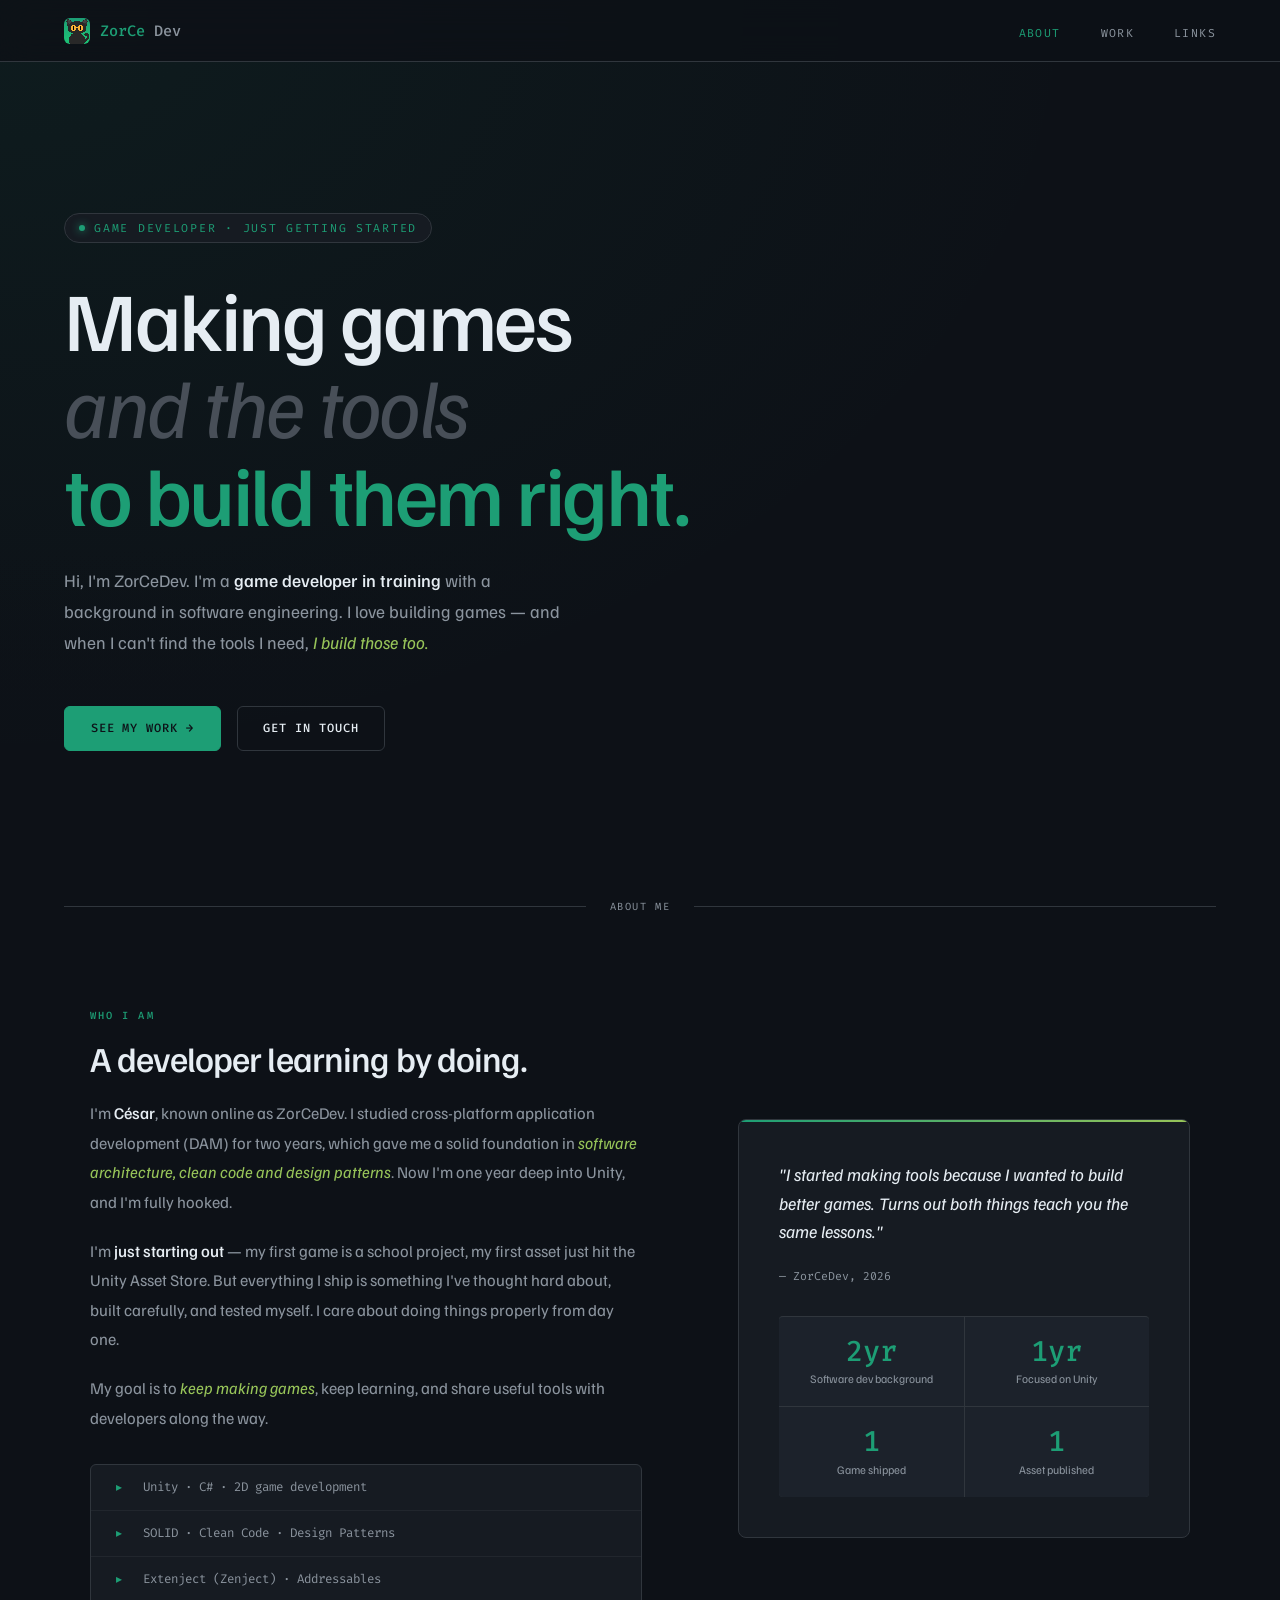
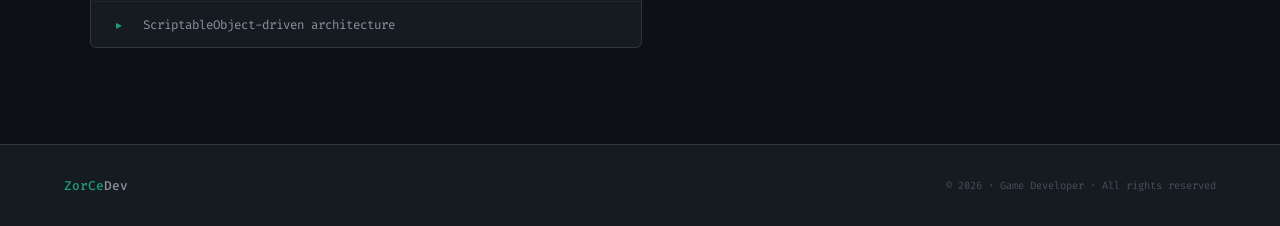
==== commit c78e9a11: "Icon" ====
--- a/index.html
+++ b/index.html
@@ -4,13 +4,14 @@
 <meta charset="UTF-8">
 <meta name="viewport" content="width=device-width, initial-scale=1.0">
 <title>ZorCeDev — Game Developer</title>
+<link rel="icon" type="image/png" href="res/Cat-Logo-export.png">
 <link href="https://fonts.googleapis.com/css2?family=Familjen+Grotesk:ital,wght@0,400;0,600;0,700;1,400&family=Fira+Code:wght@400;500&display=swap" rel="stylesheet">
 <link rel="stylesheet" href="style.css">
 </head>
 <body>
 
 <nav>
-  <a class="logo" href="index.html">ZorCe<em>Dev</em></a>
+  <a class="logo" href="index.html"><img src="res/Cat-Logo-export.png" alt="" class="logo-icon">ZorCe<em>Dev</em></a>
   <ul class="nav-links">
     <li><a href="index.html" class="active">About</a></li>
     <li><a href="products.html">Work</a></li>
--- a/style.css
+++ b/style.css
@@ -1,16 +1,23 @@
 :root {
-  --bg:       #0e0c0a;
-  --surface:  #161310;
-  --surface2: #1c1814;
-  --border:   #2a2420;
-  --accent:   #e8773a;
-  --accent2:  #c45a1e;
-  --gold:     #f0c060;
-  --text:     #f0ece6;
-  --muted:    #8a7e74;
-  --faint:    #3a342e;
-  --sans:     'Familjen Grotesk', sans-serif;
-  --mono:     'Fira Code', monospace;
+  --bg:           #0d1117;
+  --surface:      #161b22;
+  --surface2:     #1c222b;
+  --border:       #30363d;
+  --border-soft:  #21262d;
+  --accent:       #1d9e75;
+  --accent-hover: #97c459;
+  --accent-soft:  #eaf3de;
+  --accent-tint:  rgba(29, 158, 117, 0.12);
+  --accent-glow:  rgba(151, 196, 89, 0.15);
+  --text:         #e6edf3;
+  --muted:        #8b949e;
+  --faint:        #484f58;
+  --sans:         'Familjen Grotesk', sans-serif;
+  --mono:         'Fira Code', monospace;
+
+  --grid-bg:
+    linear-gradient(rgba(29, 158, 117, 0.07) 1px, transparent 1px) 0 0 / 48px 48px,
+    linear-gradient(90deg, rgba(29, 158, 117, 0.07) 1px, transparent 1px) 0 0 / 48px 48px;
 }
 
 *, *::before, *::after { box-sizing: border-box; margin: 0; padding: 0; }
@@ -20,54 +27,80 @@
   background: var(--bg);
   color: var(--text);
   font-family: var(--sans);
+  font-weight: 400;
   overflow-x: hidden;
-}
+  -webkit-font-smoothing: antialiased;
+  -moz-osx-font-smoothing: grayscale;
+}
+
+::selection { background: var(--accent-tint); color: var(--text); }
 
 /* NAV */
 nav {
   position: fixed; top: 0; left: 0; right: 0; z-index: 100;
   display: flex; align-items: center; justify-content: space-between;
-  padding: 1.25rem 4rem;
+  padding: 1.1rem 4rem;
   border-bottom: 1px solid var(--border);
-  background: rgba(14,12,10,0.9);
+  background: rgba(13, 17, 23, 0.85);
   backdrop-filter: blur(16px);
-}
-
-.logo { font-family: var(--mono); font-size: 0.95rem; color: var(--accent); text-decoration: none; }
+  -webkit-backdrop-filter: blur(16px);
+}
+
+.logo { font-family: var(--mono); font-size: 0.95rem; color: var(--accent); text-decoration: none; font-weight: 500; display: inline-flex; align-items: center; gap: 0.6rem; }
 .logo em { color: var(--muted); font-style: normal; }
+.logo-icon { width: 26px; height: 26px; border-radius: 6px; display: block; image-rendering: pixelated; image-rendering: crisp-edges; }
 .nav-links { display: flex; gap: 2.5rem; list-style: none; }
-.nav-links a { font-family: var(--mono); font-size: 0.72rem; color: var(--muted); text-decoration: none; letter-spacing: 0.12em; text-transform: uppercase; transition: color 0.2s; }
+.nav-links a { font-family: var(--mono); font-size: 0.72rem; color: var(--muted); text-decoration: none; letter-spacing: 0.12em; text-transform: uppercase; transition: color 0.2s; font-weight: 400; }
 .nav-links a:hover { color: var(--text); }
-.nav-links a.active { color: var(--text); }
+.nav-links a.active { color: var(--accent); }
 
 /* HERO */
 .hero {
   min-height: 100vh; display: flex; align-items: center;
   padding: 9rem 4rem 5rem; position: relative; overflow: hidden;
-}
-
-.hero-inner { position: relative; max-width: 780px; }
+  background-image: var(--grid-bg);
+  background-position: center;
+}
+
+.hero::before {
+  content: ""; position: absolute; inset: 0;
+  background: radial-gradient(ellipse at top left, rgba(29, 158, 117, 0.08), transparent 60%);
+  pointer-events: none;
+}
+
+.hero::after {
+  content: ""; position: absolute; inset: 0;
+  background: linear-gradient(180deg, transparent 60%, var(--bg) 100%);
+  pointer-events: none;
+}
+
+.hero-inner { position: relative; max-width: 780px; z-index: 1; }
 
 .hero-intro {
   display: inline-flex; align-items: center; gap: 0.6rem;
   font-family: var(--mono); font-size: 0.72rem; color: var(--accent);
   letter-spacing: 0.15em; text-transform: uppercase; margin-bottom: 2rem;
+  padding: 0.4rem 0.85rem;
+  border: 1px solid var(--border);
+  background: var(--surface);
+  border-radius: 999px;
   animation: fadeUp 0.8s ease both;
 }
 
 .dot-live {
   width: 6px; height: 6px; border-radius: 50%;
   background: var(--accent); animation: blink 2.5s infinite;
+  box-shadow: 0 0 8px var(--accent);
 }
 
 .hero-title {
-  font-size: clamp(2.8rem, 6.5vw, 5.5rem); font-weight: 700;
+  font-size: clamp(2.8rem, 6.5vw, 5.5rem); font-weight: 500;
   line-height: 1.05; letter-spacing: -0.03em; margin-bottom: 1.75rem;
   animation: fadeUp 0.8s 0.1s ease both;
 }
 
 .hero-title .dim { color: var(--faint); font-style: italic; font-weight: 400; }
-.hero-title .hi { color: var(--accent); }
+.hero-title .hi { color: var(--accent); font-weight: 500; }
 
 .hero-sub {
   font-size: 1.1rem; color: var(--muted); line-height: 1.75;
@@ -75,8 +108,8 @@
   animation: fadeUp 0.8s 0.2s ease both;
 }
 
-.hero-sub strong { color: var(--text); font-weight: 600; }
-.hero-sub em { color: var(--accent); font-style: italic; }
+.hero-sub strong { color: var(--text); font-weight: 500; }
+.hero-sub em { color: var(--accent-hover); font-style: italic; font-weight: 400; }
 
 .hero-actions {
   display: flex; gap: 1rem; flex-wrap: wrap;
@@ -88,38 +121,40 @@
   display: inline-flex; align-items: center; gap: 0.5rem;
   font-family: var(--mono); font-size: 0.75rem;
   letter-spacing: 0.08em; text-transform: uppercase;
-  text-decoration: none; border: none; cursor: pointer;
-  padding: 0.9rem 1.75rem; transition: all 0.2s;
-}
-
-.btn-fill { background: var(--accent); color: #fff; }
-.btn-fill:hover { background: var(--text); color: var(--bg); transform: translateY(-2px); }
-.btn-outline { background: transparent; color: var(--muted); border: 1px solid var(--border); }
-.btn-outline:hover { border-color: var(--faint); color: var(--text); transform: translateY(-2px); }
+  text-decoration: none; border: 1px solid transparent; cursor: pointer;
+  padding: 0.85rem 1.6rem; transition: all 0.2s;
+  border-radius: 6px;
+  font-weight: 500;
+}
+
+.btn-fill { background: var(--accent); color: #0d1117; border-color: var(--accent); }
+.btn-fill:hover { background: var(--accent-hover); border-color: var(--accent-hover); color: #0d1117; transform: translateY(-1px); box-shadow: 0 4px 16px var(--accent-glow); }
+.btn-outline { background: transparent; color: var(--text); border: 1px solid var(--border); }
+.btn-outline:hover { border-color: var(--accent); color: var(--accent); transform: translateY(-1px); }
 
 /* DIVIDER */
 .divider {
   display: flex; align-items: center; gap: 1.5rem; padding: 0 4rem;
 }
 .divider-line { flex: 1; height: 1px; background: var(--border); }
-.divider-label { font-family: var(--mono); font-size: 0.65rem; color: var(--faint); letter-spacing: 0.15em; text-transform: uppercase; white-space: nowrap; }
+.divider-label { font-family: var(--mono); font-size: 0.65rem; color: var(--muted); letter-spacing: 0.15em; text-transform: uppercase; white-space: nowrap; }
 
 /* SECTIONS */
 section { padding: 6rem 4rem; }
-.section-tag { font-family: var(--mono); font-size: 0.65rem; color: var(--accent); letter-spacing: 0.2em; text-transform: uppercase; margin-bottom: 1rem; }
-.section-title { font-size: 2.2rem; font-weight: 700; letter-spacing: -0.025em; line-height: 1.1; margin-bottom: 1.25rem; }
+.section-tag { font-family: var(--mono); font-size: 0.65rem; color: var(--accent); letter-spacing: 0.2em; text-transform: uppercase; margin-bottom: 1rem; font-weight: 500; }
+.section-title { font-size: 2.2rem; font-weight: 500; letter-spacing: -0.025em; line-height: 1.15; margin-bottom: 1.25rem; color: var(--text); }
 .page-sub { color: var(--muted); font-size: 1rem; line-height: 1.7; max-width: 480px; margin-top: 0.75rem; }
 
 /* ABOUT */
 .about-grid { max-width: 1100px; margin: 0 auto; display: grid; grid-template-columns: 1.1fr 0.9fr; gap: 6rem; align-items: center; }
 .about-text { color: var(--muted); line-height: 1.8; font-size: 1.02rem; margin-bottom: 1.25rem; }
-.about-text strong { color: var(--text); font-weight: 600; }
-.about-text em { color: var(--accent); font-style: italic; }
-
-.stack { margin-top: 2rem; border: 1px solid var(--border); }
+.about-text strong { color: var(--text); font-weight: 500; }
+.about-text em { color: var(--accent-hover); font-style: italic; font-weight: 400; }
+
+.stack { margin-top: 2rem; border: 1px solid var(--border); border-radius: 6px; overflow: hidden; background: var(--surface); }
 .stack-item {
   display: flex; align-items: center; gap: 1rem;
-  padding: 0.9rem 1.25rem; border-bottom: 1px solid var(--border);
+  padding: 0.9rem 1.25rem; border-bottom: 1px solid var(--border-soft);
   font-family: var(--mono); font-size: 0.78rem; color: var(--muted);
   transition: background 0.2s, color 0.2s;
 }
@@ -129,15 +164,19 @@
 
 .about-card {
   background: var(--surface); border: 1px solid var(--border);
-  border-top: 1px solid var(--border);
   padding: 2.5rem; position: relative; overflow: hidden;
-}
-.card-quote { font-size: 1.1rem; font-style: italic; color: var(--text); line-height: 1.6; margin-bottom: 1.5rem; }
+  border-radius: 8px;
+}
+.about-card::before {
+  content: ""; position: absolute; top: 0; left: 0; right: 0; height: 2px;
+  background: linear-gradient(90deg, var(--accent), var(--accent-hover));
+}
+.card-quote { font-size: 1.1rem; font-style: italic; color: var(--text); line-height: 1.6; margin-bottom: 1.5rem; font-weight: 400; }
 .card-meta { font-family: var(--mono); font-size: 0.72rem; color: var(--muted); }
-.card-stats { display: grid; grid-template-columns: 1fr 1fr; gap: 1px; background: var(--border); margin-top: 2rem; border-top: 1px solid var(--border); }
+.card-stats { display: grid; grid-template-columns: 1fr 1fr; gap: 1px; background: var(--border); margin-top: 2rem; border-top: 1px solid var(--border); border-radius: 4px; overflow: hidden; }
 .cstat { background: var(--surface2); padding: 1.25rem; text-align: center; }
 .cstat-n { font-family: var(--mono); font-size: 1.8rem; font-weight: 500; color: var(--accent); line-height: 1; }
-.cstat-l { font-size: 0.72rem; color: var(--muted); margin-top: 0.3rem; }
+.cstat-l { font-size: 0.72rem; color: var(--muted); margin-top: 0.35rem; }
 
 /* WORK */
 .work { background: var(--surface); border-top: 1px solid var(--border); border-bottom: 1px solid var(--border); }
@@ -145,73 +184,82 @@
 
 .work-grid {
   display: grid; grid-template-columns: 1fr 1fr;
-  gap: 1px; background: var(--border);
-  margin-top: 3rem; border: 1px solid var(--border);
+  gap: 1.25rem;
+  margin-top: 3rem;
 }
 
 .work-card {
-  background: var(--bg); padding: 2.5rem;
+  background: var(--surface); padding: 2rem;
   display: flex; flex-direction: column; gap: 1rem;
-  transition: background 0.3s; position: relative; overflow: hidden;
-}
-.work-card:hover { background: var(--surface2); }
-
-.work-type { font-family: var(--mono); font-size: 0.65rem; letter-spacing: 0.15em; text-transform: uppercase; color: var(--accent); display: flex; align-items: center; gap: 0.5rem; }
-.type-pill { display: inline-block; padding: 0.15rem 0.5rem; border: 1px solid currentColor; font-size: 0.6rem; opacity: 0.7; }
-.work-name { font-size: 1.55rem; font-weight: 700; letter-spacing: -0.02em; line-height: 1.1; }
+  transition: border-color 0.2s, transform 0.2s, box-shadow 0.2s;
+  position: relative; overflow: hidden;
+  border: 1px solid var(--border);
+  border-radius: 8px;
+}
+.work-card:hover { border-color: var(--accent); transform: translateY(-2px); box-shadow: 0 8px 24px rgba(0,0,0,0.3); }
+
+.work-type { font-family: var(--mono); font-size: 0.65rem; letter-spacing: 0.15em; text-transform: uppercase; color: var(--accent); display: flex; align-items: center; gap: 0.5rem; flex-wrap: wrap; font-weight: 500; }
+.type-pill { display: inline-block; padding: 0.2rem 0.55rem; border: 1px solid var(--border); font-size: 0.6rem; color: var(--muted); border-radius: 999px; background: var(--bg); }
+.work-name { font-size: 1.55rem; font-weight: 500; letter-spacing: -0.02em; line-height: 1.15; color: var(--text); }
 .work-desc { color: var(--muted); font-size: 0.92rem; line-height: 1.7; flex: 1; }
 .work-tags { display: flex; flex-wrap: wrap; gap: 0.4rem; }
-.tag { font-family: var(--mono); font-size: 0.62rem; padding: 0.2rem 0.55rem; border: 1px solid var(--border); color: var(--muted); }
-.work-footer { display: flex; align-items: center; justify-content: space-between; padding-top: 1.25rem; border-top: 1px solid var(--border); margin-top: auto; }
+.tag { font-family: var(--mono); font-size: 0.62rem; padding: 0.25rem 0.6rem; border: 1px solid var(--border); color: var(--muted); border-radius: 999px; background: var(--bg); transition: color 0.2s, border-color 0.2s; }
+.tag:hover { color: var(--accent-hover); border-color: var(--accent); }
+.work-footer { display: flex; align-items: center; justify-content: space-between; padding-top: 1.25rem; border-top: 1px solid var(--border-soft); margin-top: auto; }
 .work-status { font-family: var(--mono); font-size: 0.65rem; color: var(--muted); letter-spacing: 0.1em; text-transform: uppercase; }
-.work-link { font-family: var(--mono); font-size: 0.7rem; color: var(--accent); text-decoration: none; display: flex; align-items: center; gap: 0.4rem; transition: gap 0.2s; }
-.work-link:hover { gap: 0.7rem; }
+.work-link { font-family: var(--mono); font-size: 0.7rem; color: var(--accent); text-decoration: none; display: flex; align-items: center; gap: 0.4rem; transition: gap 0.2s, color 0.2s; font-weight: 500; }
+.work-link:hover { gap: 0.7rem; color: var(--accent-hover); }
 
 .work-card.featured { grid-column: 1 / -1; }
 
 .more-card {
-  background: transparent; border: 1px dashed var(--faint);
+  background: transparent; border: 1px dashed var(--border);
   display: flex; flex-direction: column; align-items: center;
   justify-content: center; gap: 0.75rem; padding: 3rem;
-  text-align: center; opacity: 0.45;
+  text-align: center; opacity: 0.55;
+  border-radius: 8px;
 }
 .more-card-label { font-family: var(--mono); font-size: 0.68rem; color: var(--muted); letter-spacing: 0.15em; text-transform: uppercase; }
 
 /* CONTACT */
 .contact-inner { max-width: 1100px; margin: 0 auto; display: grid; grid-template-columns: 1fr 1fr; gap: 6rem; align-items: start; }
 .contact-text { color: var(--muted); line-height: 1.8; font-size: 1rem; margin-bottom: 2rem; }
-.contact-text strong { color: var(--text); }
-
-.email-block { display: flex; align-items: center; gap: 1rem; padding: 1.25rem 1.5rem; background: var(--surface); border: 1px solid var(--border); transition: border-color 0.3s; }
+.contact-text strong { color: var(--text); font-weight: 500; }
+
+.email-block { display: flex; align-items: center; gap: 1rem; padding: 1.25rem 1.5rem; background: var(--surface); border: 1px solid var(--border); transition: border-color 0.3s; border-radius: 8px; }
 .email-block:hover { border-color: var(--accent); }
-.email-icon { width: 38px; height: 38px; background: rgba(232,119,58,0.1); display: flex; align-items: center; justify-content: center; flex-shrink: 0; }
+.email-icon { width: 38px; height: 38px; background: var(--accent-tint); color: var(--accent); display: flex; align-items: center; justify-content: center; flex-shrink: 0; border-radius: 6px; }
 .email-label { font-family: var(--mono); font-size: 0.62rem; color: var(--muted); text-transform: uppercase; letter-spacing: 0.1em; margin-bottom: 0.2rem; }
 .email-value { font-family: var(--mono); font-size: 0.85rem; color: var(--text); }
 
 .form { display: flex; flex-direction: column; gap: 1rem; }
 .field { display: flex; flex-direction: column; gap: 0.4rem; }
 .field label { font-family: var(--mono); font-size: 0.62rem; color: var(--muted); text-transform: uppercase; letter-spacing: 0.1em; }
-.field input, .field textarea { background: var(--surface); border: 1px solid var(--border); color: var(--text); font-family: var(--mono); font-size: 0.85rem; padding: 0.85rem 1rem; outline: none; resize: none; transition: border-color 0.2s; }
-.field input:focus, .field textarea:focus { border-color: rgba(232,119,58,0.5); box-shadow: 0 0 0 3px rgba(232,119,58,0.06); }
+.field input, .field textarea { background: var(--surface); border: 1px solid var(--border); color: var(--text); font-family: var(--mono); font-size: 0.85rem; padding: 0.85rem 1rem; outline: none; resize: none; transition: border-color 0.2s, box-shadow 0.2s; border-radius: 6px; }
+.field input:focus, .field textarea:focus { border-color: var(--accent); box-shadow: 0 0 0 3px var(--accent-tint); }
+.field input::placeholder, .field textarea::placeholder { color: var(--faint); }
 .field textarea { min-height: 130px; }
 
 /* LINKS PAGE */
-.links-hero { text-align: center; padding: 9rem 2rem 3rem; }
-.links-avatar { width: 72px; height: 72px; border-radius: 50%; background: var(--surface); border: 1px solid var(--border); margin: 0 auto 1.5rem; display: flex; align-items: center; justify-content: center; font-size: 1.5rem; font-family: var(--mono); color: var(--accent); font-weight: 700; }
-.links-name { font-size: 1.5rem; font-weight: 700; letter-spacing: -0.02em; }
-.links-tagline { color: var(--muted); font-family: var(--mono); font-size: 0.75rem; margin-top: 0.4rem; letter-spacing: 0.1em; }
+.links-hero { text-align: center; padding: 9rem 2rem 3rem; position: relative; overflow: hidden; background-image: var(--grid-bg); background-position: center; }
+.links-hero::after { content: ""; position: absolute; inset: 0; background: linear-gradient(180deg, transparent 50%, var(--bg) 100%); pointer-events: none; }
+.links-hero > * { position: relative; z-index: 1; }
+.links-avatar { width: 84px; height: 84px; border-radius: 50%; background: var(--surface); border: 1px solid var(--border); margin: 0 auto 1.5rem; display: flex; align-items: center; justify-content: center; overflow: hidden; box-shadow: 0 0 0 4px var(--accent-tint); }
+.links-avatar img { width: 100%; height: 100%; object-fit: cover; image-rendering: pixelated; image-rendering: crisp-edges; }
+.links-name { font-size: 1.5rem; font-weight: 500; letter-spacing: -0.02em; }
+.links-tagline { color: var(--muted); font-family: var(--mono); font-size: 0.75rem; margin-top: 0.4rem; letter-spacing: 0.08em; }
 .links-list { max-width: 480px; margin: 0 auto; padding: 1rem 2rem 4rem; display: flex; flex-direction: column; gap: 0.75rem; }
-.link-card { display: flex; align-items: center; gap: 1rem; padding: 1rem 1.25rem; background: var(--surface); border: 1px solid var(--border); color: var(--text); text-decoration: none; font-family: var(--mono); font-size: 0.82rem; transition: border-color 0.2s, background 0.2s; }
-.link-card:hover { border-color: var(--accent); background: var(--surface2); }
+.link-card { display: flex; align-items: center; gap: 1rem; padding: 1rem 1.25rem; background: var(--surface); border: 1px solid var(--border); color: var(--text); text-decoration: none; font-family: var(--mono); font-size: 0.82rem; transition: border-color 0.2s, background 0.2s, transform 0.2s; border-radius: 8px; }
+.link-card:hover { border-color: var(--accent); background: var(--surface2); transform: translateY(-1px); }
 .link-icon { color: var(--accent); width: 1.25rem; text-align: center; flex-shrink: 0; }
 .link-label { flex: 1; }
 .link-arrow { color: var(--faint); transition: color 0.2s, transform 0.2s; display: inline-block; }
-.link-card:hover .link-arrow { color: var(--accent); transform: translateX(3px); }
+.link-card:hover .link-arrow { color: var(--accent-hover); transform: translateX(3px); }
 .links-contact { max-width: 480px; margin: 0 auto; padding: 0 2rem 6rem; }
 
 /* FOOTER */
-footer { border-top: 1px solid var(--border); padding: 2rem 4rem; display: flex; align-items: center; justify-content: space-between; }
-.footer-brand { font-family: var(--mono); font-size: 0.8rem; color: var(--muted); }
+footer { border-top: 1px solid var(--border); padding: 2rem 4rem; display: flex; align-items: center; justify-content: space-between; background: var(--surface); }
+.footer-brand { font-family: var(--mono); font-size: 0.8rem; color: var(--muted); font-weight: 500; }
 .footer-brand span { color: var(--accent); }
 .footer-note { font-family: var(--mono); font-size: 0.65rem; color: var(--faint); }
 
@@ -234,6 +282,6 @@
   .work-grid { grid-template-columns: 1fr; }
   .work-card.featured { flex-direction: column; gap: 1.5rem; }
   .contact-inner { grid-template-columns: 1fr; gap: 3rem; }
-  footer { flex-direction: column; gap: 0.5rem; text-align: center; }
+  footer { flex-direction: column; gap: 0.5rem; text-align: center; padding: 2rem 1.5rem; }
   .links-contact { padding: 0 0 4rem; }
 }
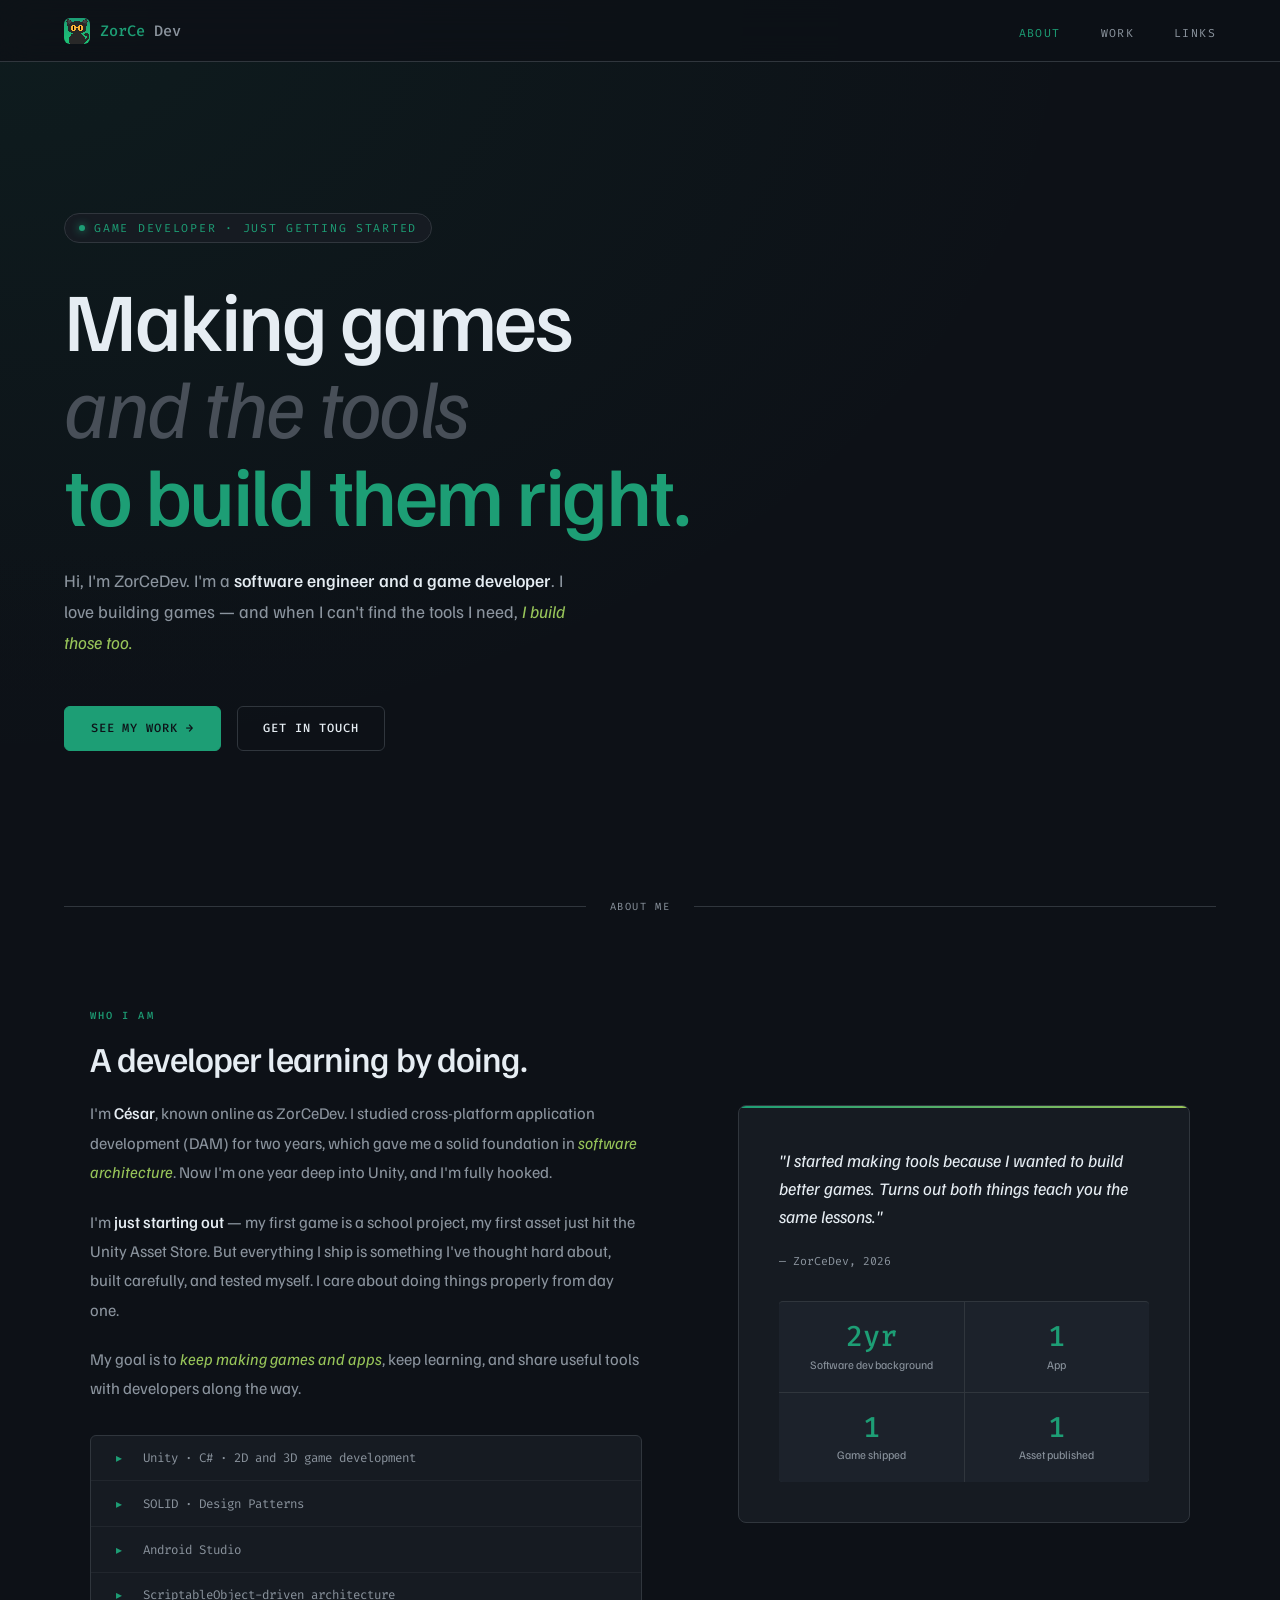
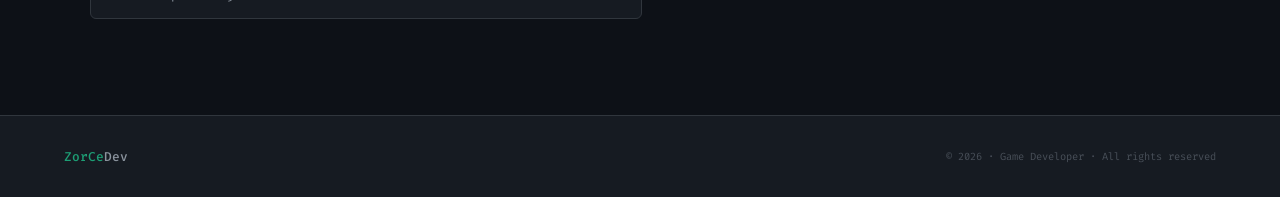
==== commit fc7ef776: "About fix" ====
--- a/index.html
+++ b/index.html
@@ -32,7 +32,7 @@
       <span class="hi">to build them right.</span>
     </h1>
     <p class="hero-sub">
-      Hi, I'm ZorCeDev. I'm a <strong>game developer in training</strong> with a background in software engineering. I love building games — and when I can't find the tools I need, <em>I build those too.</em>
+      Hi, I'm ZorCeDev. I'm a <strong>software engineer and a game developer</strong>. I love building games — and when I can't find the tools I need, <em>I build those too.</em>
     </p>
     <div class="hero-actions">
       <a href="products.html" class="btn btn-fill">See My Work →</a>
@@ -50,18 +50,18 @@
       <div class="section-tag">Who I am</div>
       <h2 class="section-title">A developer learning by doing.</h2>
       <p class="about-text">
-        I'm <strong>César</strong>, known online as ZorCeDev. I studied cross-platform application development (DAM) for two years, which gave me a solid foundation in <em>software architecture, clean code and design patterns</em>. Now I'm one year deep into Unity, and I'm fully hooked.
+        I'm <strong>César</strong>, known online as ZorCeDev. I studied cross-platform application development (DAM) for two years, which gave me a solid foundation in <em>software architecture</em>. Now I'm one year deep into Unity, and I'm fully hooked.
       </p>
       <p class="about-text">
         I'm <strong>just starting out</strong> — my first game is a school project, my first asset just hit the Unity Asset Store. But everything I ship is something I've thought hard about, built carefully, and tested myself. I care about doing things properly from day one.
       </p>
       <p class="about-text">
-        My goal is to <em>keep making games</em>, keep learning, and share useful tools with developers along the way.
+        My goal is to <em>keep making games and apps</em>, keep learning, and share useful tools with developers along the way.
       </p>
       <div class="stack">
-        <div class="stack-item"><span class="stack-icon">▸</span> Unity · C# · 2D game development</div>
-        <div class="stack-item"><span class="stack-icon">▸</span> SOLID · Clean Code · Design Patterns</div>
-        <div class="stack-item"><span class="stack-icon">▸</span> Extenject (Zenject) · Addressables</div>
+        <div class="stack-item"><span class="stack-icon">▸</span> Unity · C# · 2D and 3D game development</div>
+        <div class="stack-item"><span class="stack-icon">▸</span> SOLID · Design Patterns</div>
+        <div class="stack-item"><span class="stack-icon">▸</span> Android Studio</div>
         <div class="stack-item"><span class="stack-icon">▸</span> ScriptableObject-driven architecture</div>
       </div>
     </div>
@@ -71,7 +71,7 @@
         <div class="card-meta">— ZorCeDev, 2026</div>
         <div class="card-stats">
           <div class="cstat"><div class="cstat-n">2yr</div><div class="cstat-l">Software dev background</div></div>
-          <div class="cstat"><div class="cstat-n">1yr</div><div class="cstat-l">Focused on Unity</div></div>
+          <div class="cstat"><div class="cstat-n">1</div><div class="cstat-l">App</div></div>
           <div class="cstat"><div class="cstat-n">1</div><div class="cstat-l">Game shipped</div></div>
           <div class="cstat"><div class="cstat-n">1</div><div class="cstat-l">Asset published</div></div>
         </div>
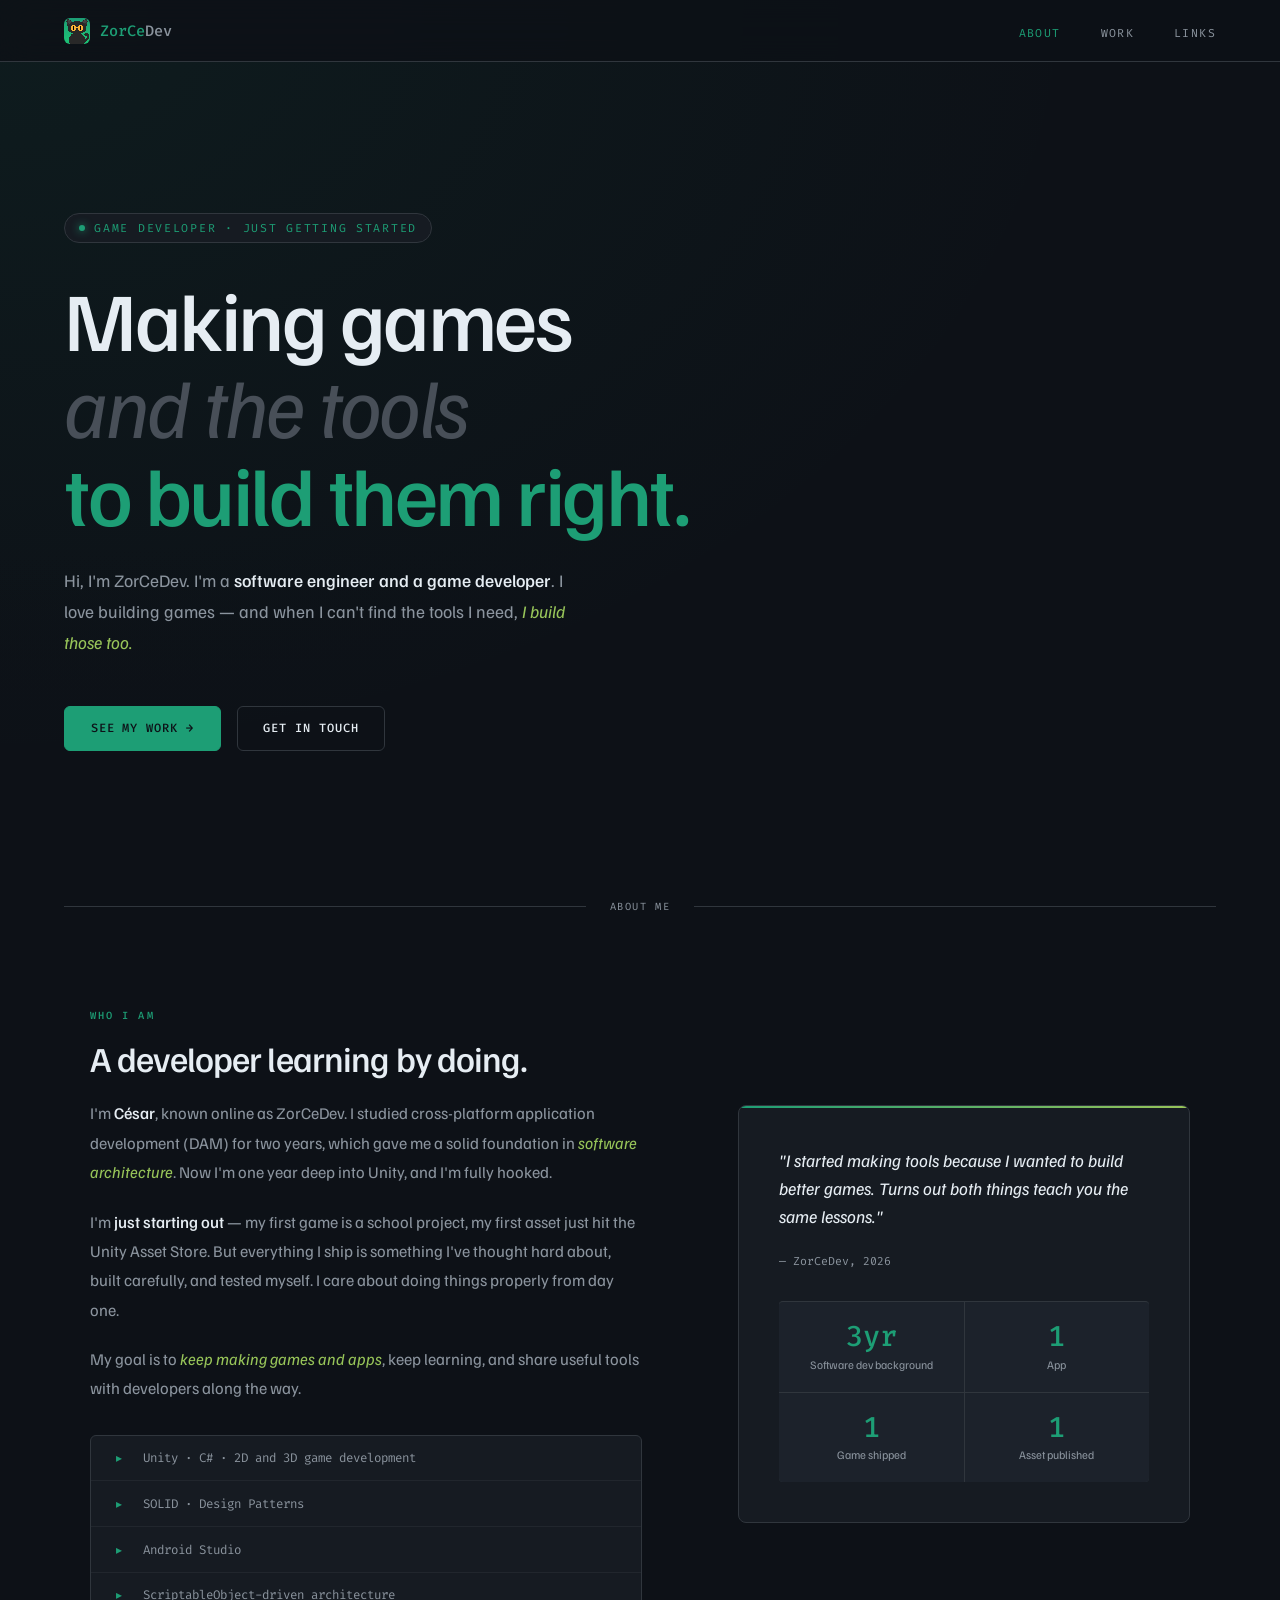
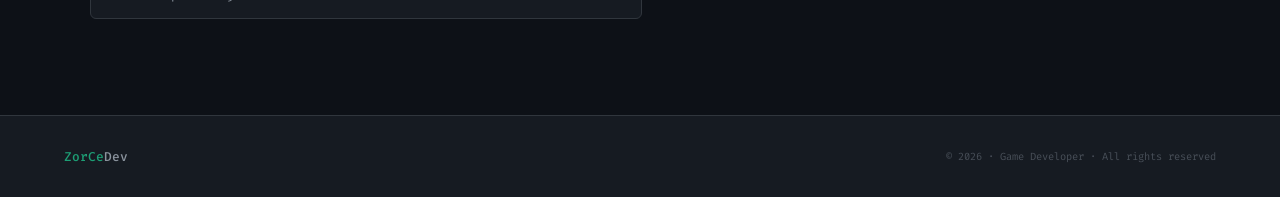
==== commit e4cccc3e: "Fix" ====
--- a/index.html
+++ b/index.html
@@ -11,7 +11,7 @@
 <body>
 
 <nav>
-  <a class="logo" href="index.html"><img src="res/Cat-Logo-export.png" alt="" class="logo-icon">ZorCe<em>Dev</em></a>
+  <a class="logo" href="index.html"><img src="res/Cat-Logo-export.png" alt="" class="logo-icon"><span>ZorCe<em>Dev</em></span></a>
   <ul class="nav-links">
     <li><a href="index.html" class="active">About</a></li>
     <li><a href="products.html">Work</a></li>
@@ -70,7 +70,7 @@
         <p class="card-quote">"I started making tools because I wanted to build better games. Turns out both things teach you the same lessons."</p>
         <div class="card-meta">— ZorCeDev, 2026</div>
         <div class="card-stats">
-          <div class="cstat"><div class="cstat-n">2yr</div><div class="cstat-l">Software dev background</div></div>
+          <div class="cstat"><div class="cstat-n">3yr</div><div class="cstat-l">Software dev background</div></div>
           <div class="cstat"><div class="cstat-n">1</div><div class="cstat-l">App</div></div>
           <div class="cstat"><div class="cstat-n">1</div><div class="cstat-l">Game shipped</div></div>
           <div class="cstat"><div class="cstat-n">1</div><div class="cstat-l">Asset published</div></div>
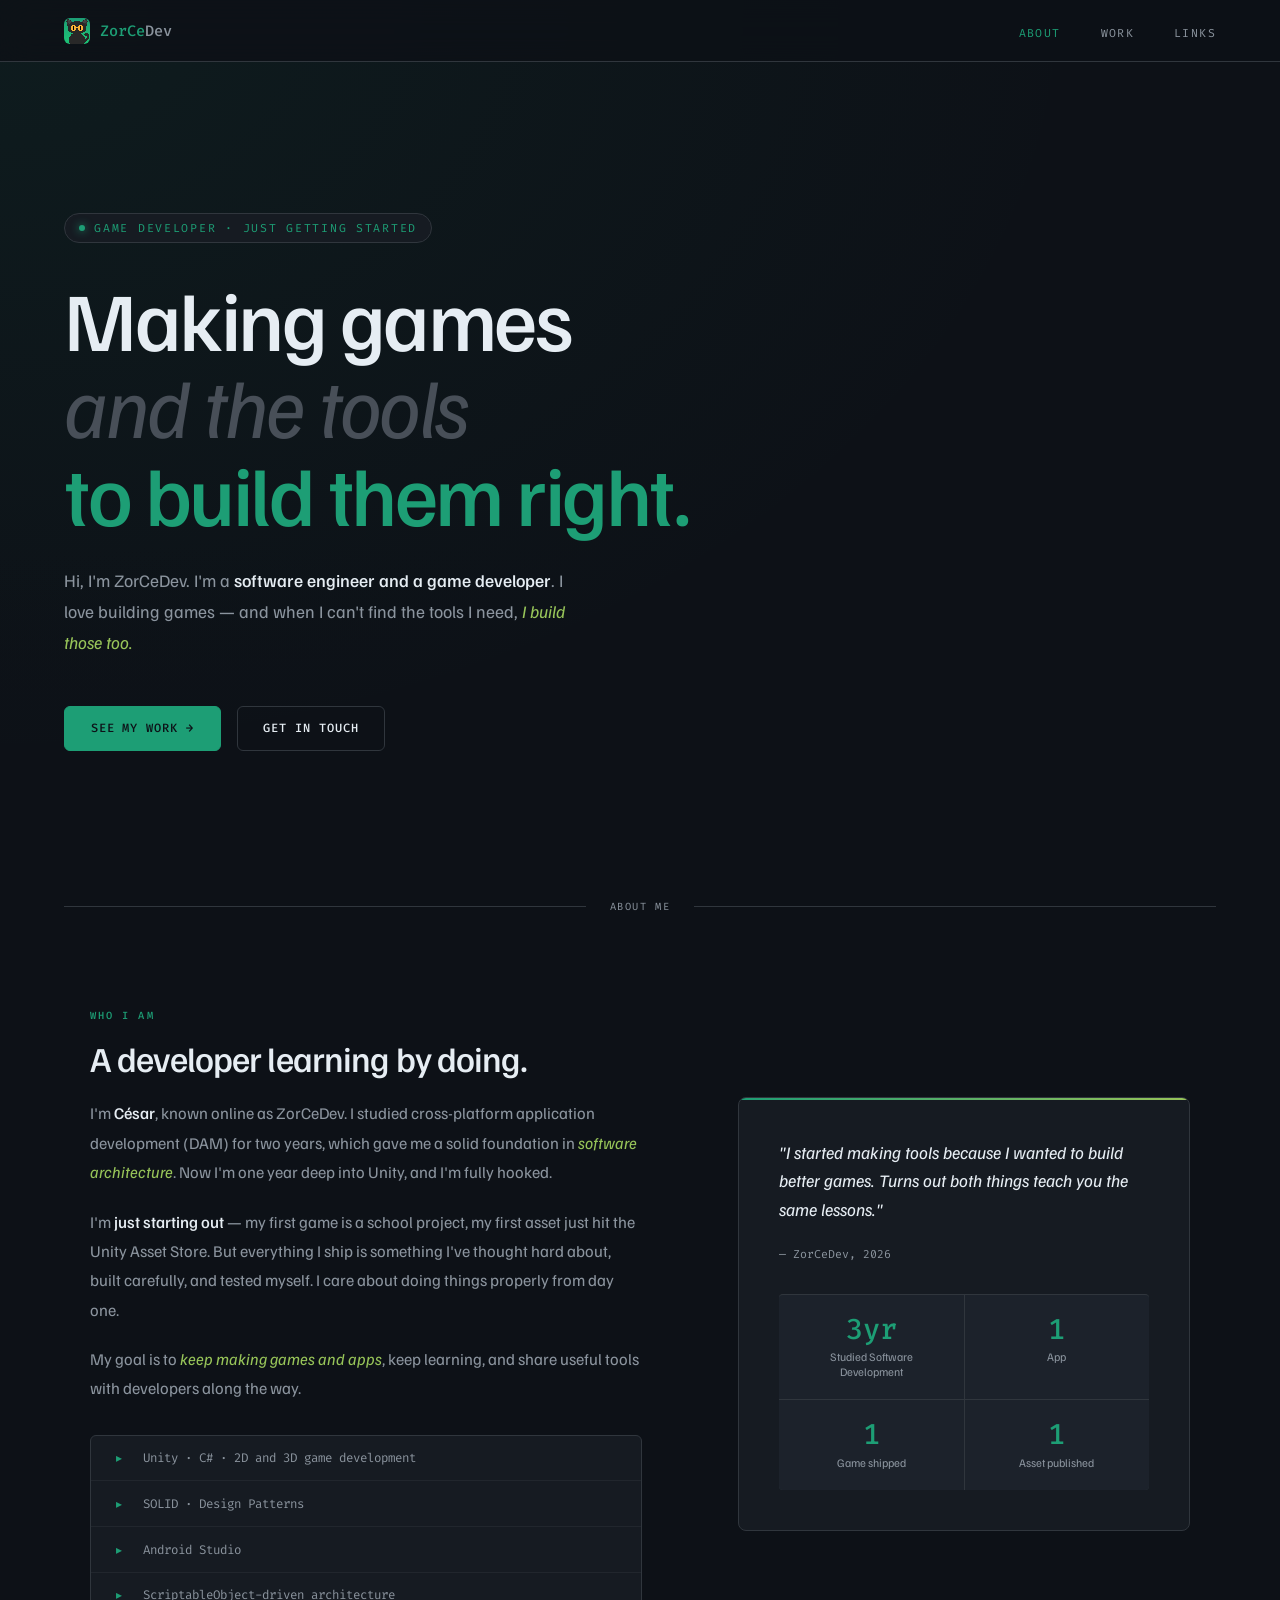
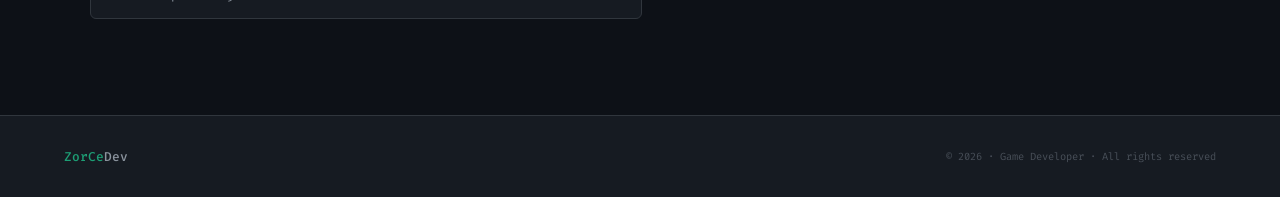
==== commit d44d7ec4: "Fix" ====
--- a/index.html
+++ b/index.html
@@ -70,7 +70,7 @@
         <p class="card-quote">"I started making tools because I wanted to build better games. Turns out both things teach you the same lessons."</p>
         <div class="card-meta">— ZorCeDev, 2026</div>
         <div class="card-stats">
-          <div class="cstat"><div class="cstat-n">3yr</div><div class="cstat-l">Software dev background</div></div>
+          <div class="cstat"><div class="cstat-n">3yr</div><div class="cstat-l">Studied Software Development</div></div>
           <div class="cstat"><div class="cstat-n">1</div><div class="cstat-l">App</div></div>
           <div class="cstat"><div class="cstat-n">1</div><div class="cstat-l">Game shipped</div></div>
           <div class="cstat"><div class="cstat-n">1</div><div class="cstat-l">Asset published</div></div>
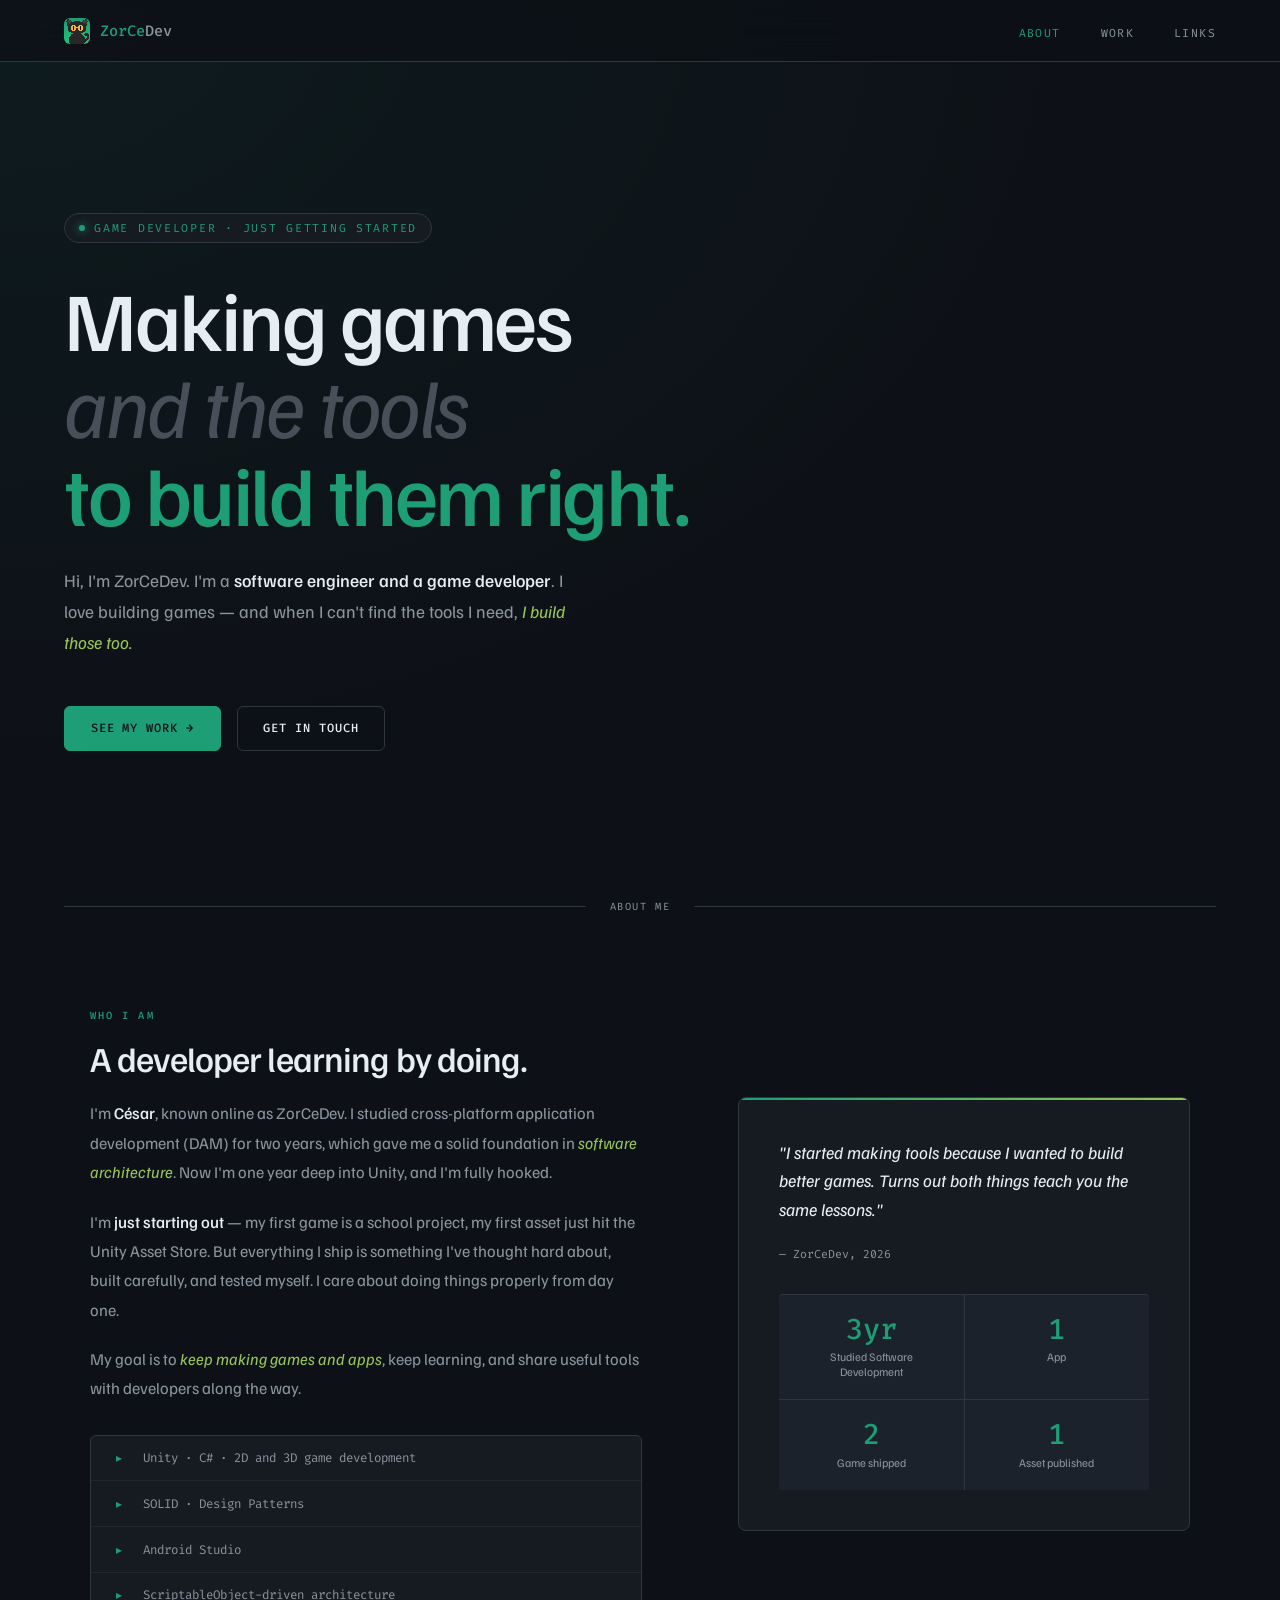
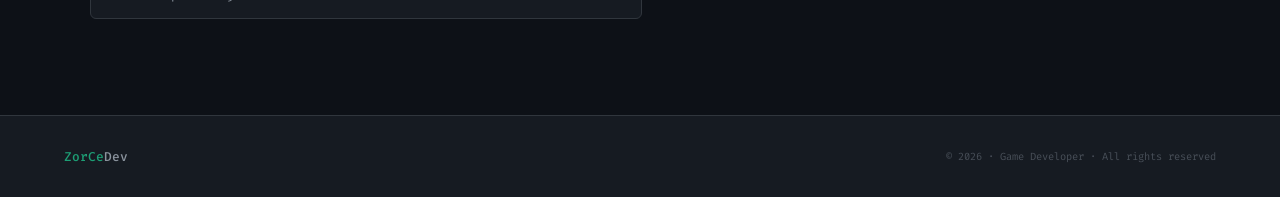
==== commit 5f58743b: "Coconuts" ====
--- a/index.html
+++ b/index.html
@@ -72,7 +72,7 @@
         <div class="card-stats">
           <div class="cstat"><div class="cstat-n">3yr</div><div class="cstat-l">Studied Software Development</div></div>
           <div class="cstat"><div class="cstat-n">1</div><div class="cstat-l">App</div></div>
-          <div class="cstat"><div class="cstat-n">1</div><div class="cstat-l">Game shipped</div></div>
+          <div class="cstat"><div class="cstat-n">2</div><div class="cstat-l">Game shipped</div></div>
           <div class="cstat"><div class="cstat-n">1</div><div class="cstat-l">Asset published</div></div>
         </div>
       </div>
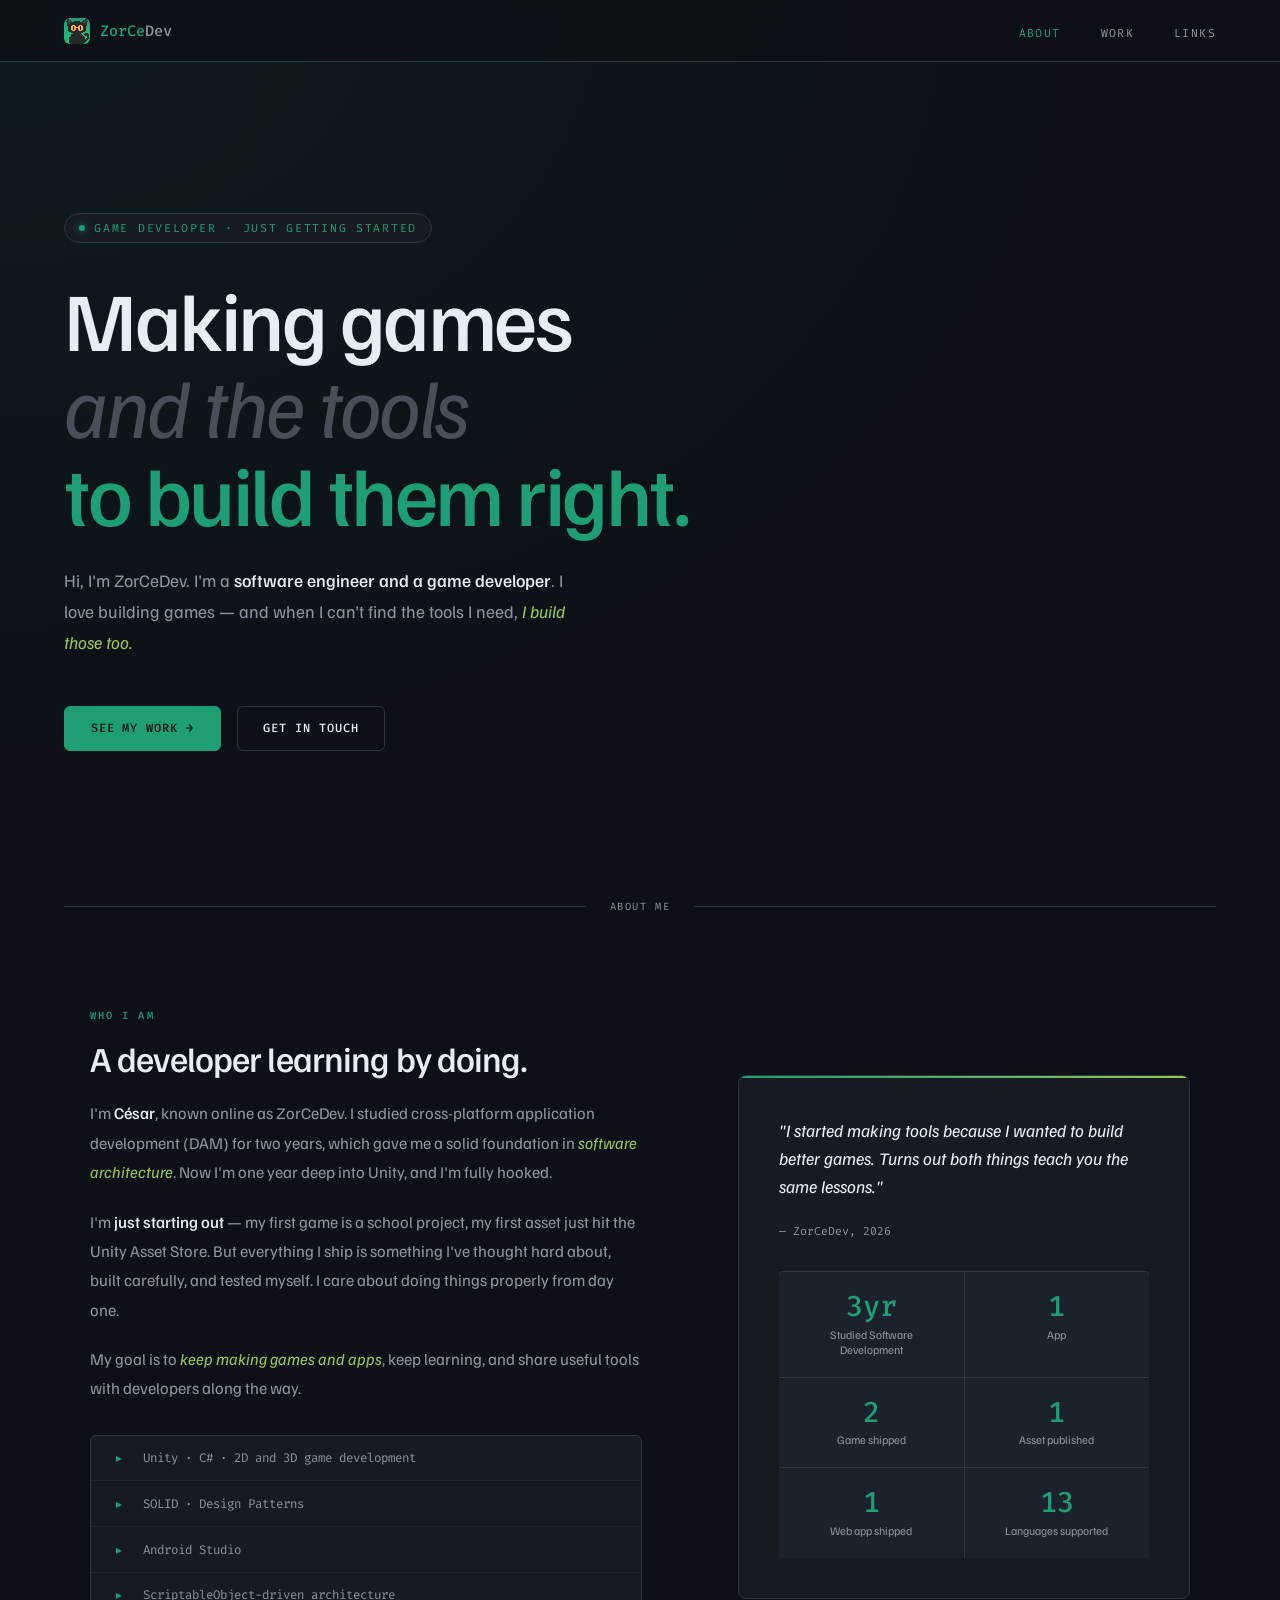
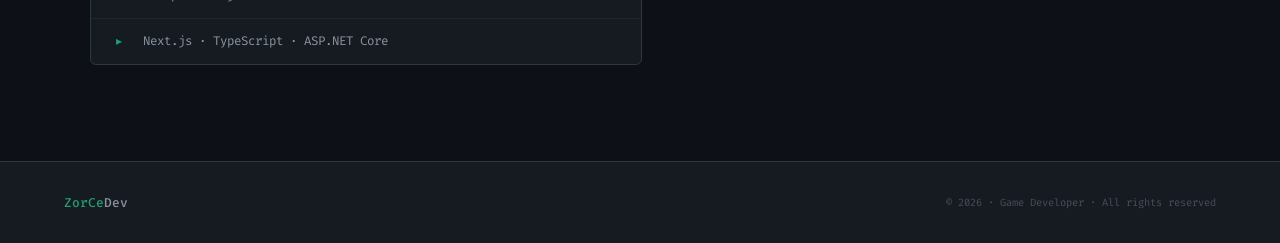
==== commit 0308229e: "Add ColorlessBox to portfolio" ====
--- a/index.html
+++ b/index.html
@@ -63,6 +63,7 @@
         <div class="stack-item"><span class="stack-icon">▸</span> SOLID · Design Patterns</div>
         <div class="stack-item"><span class="stack-icon">▸</span> Android Studio</div>
         <div class="stack-item"><span class="stack-icon">▸</span> ScriptableObject-driven architecture</div>
+        <div class="stack-item"><span class="stack-icon">▸</span> Next.js · TypeScript · ASP.NET Core</div>
       </div>
     </div>
     <div class="reveal">
@@ -74,6 +75,8 @@
           <div class="cstat"><div class="cstat-n">1</div><div class="cstat-l">App</div></div>
           <div class="cstat"><div class="cstat-n">2</div><div class="cstat-l">Game shipped</div></div>
           <div class="cstat"><div class="cstat-n">1</div><div class="cstat-l">Asset published</div></div>
+          <div class="cstat"><div class="cstat-n">1</div><div class="cstat-l">Web app shipped</div></div>
+          <div class="cstat"><div class="cstat-n">13</div><div class="cstat-l">Languages supported</div></div>
         </div>
       </div>
     </div>
